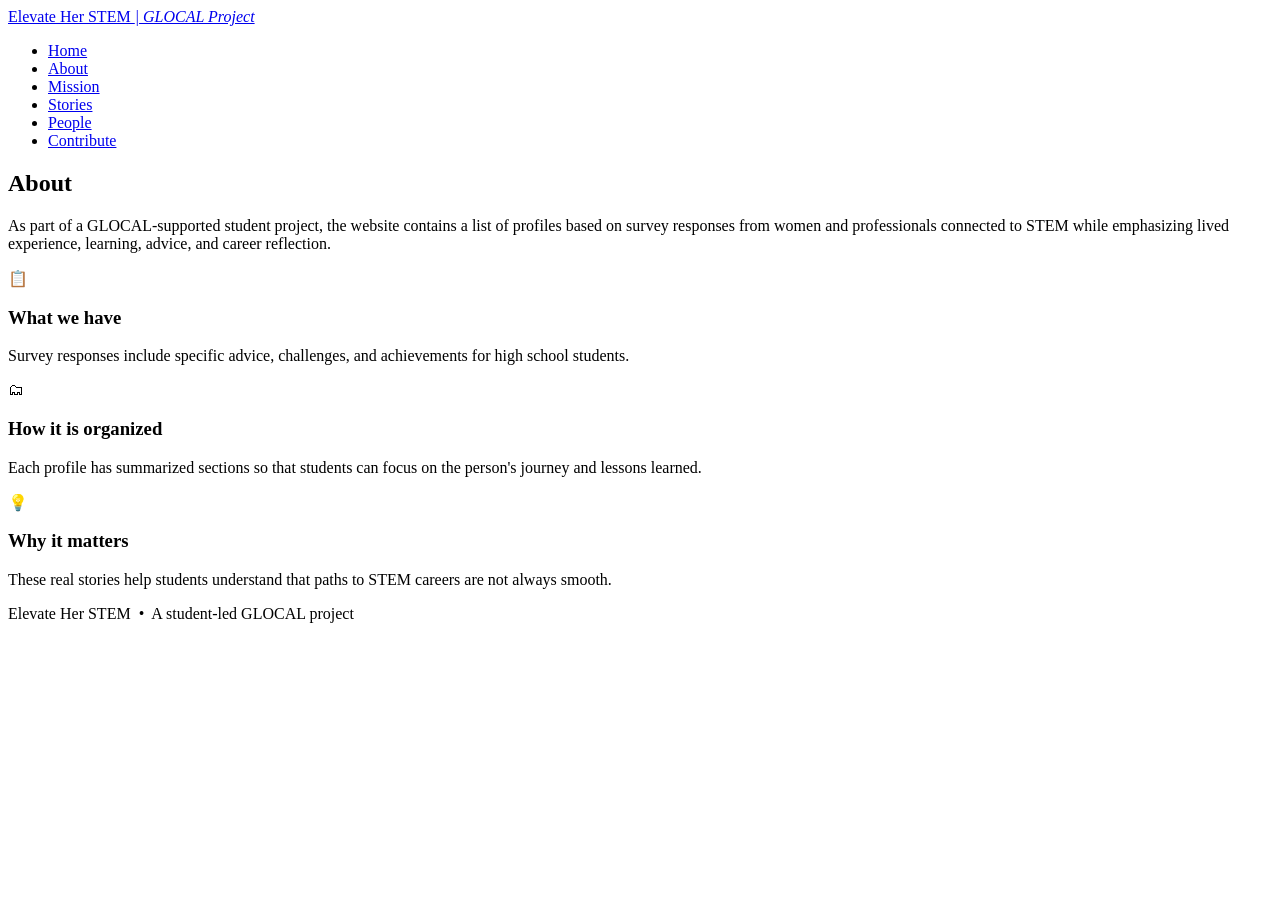
==== about.html @ 15fca0f8 "Add files via upload" ====
<!DOCTYPE html>
<html lang="en">
<head>
  <meta charset="UTF-8" />
  <meta name="viewport" content="width=device-width, initial-scale=1.0" />
  <title>About | Elevate Her STEM</title>
  <link rel="preconnect" href="https://fonts.googleapis.com">
  <link rel="preconnect" href="https://fonts.gstatic.com" crossorigin>
  <link href="https://fonts.googleapis.com/css2?family=DM+Serif+Display:ital@0;1&family=DM+Sans:ital,opsz,wght@0,9..40,300;0,9..40,400;0,9..40,500;1,9..40,300&display=swap" rel="stylesheet">
  <link rel="stylesheet" href="assets/css/style.css" />
</head>
<body data-page="about">

<header>
  <div class="nav-inner">
    <a class="logo" id="logoHome" href="index.html">Elevate Her STEM <em>| GLOCAL Project</em></a>
    <nav>
      <ul>
        <li><a href="index.html" class="nav-link">Home</a></li>
        <li><a href="about.html" class="nav-link active">About</a></li>
        <li><a href="mission.html" class="nav-link">Mission</a></li>
        <li><a href="stories.html" class="nav-link">Stories</a></li>
        <li><a href="people.html" class="nav-link">People</a></li>
        <li><a href="contribute.html" class="nav-link">Contribute</a></li>
      </ul>
    </nav>
  </div>
</header>

<main>
<!-- ABOUT -->
  <section id="about" class="page active-page">
    <div class="section-head">
      <h2>About</h2>
      <p>As part of a GLOCAL-supported student project, the website contains a list of profiles based on survey responses from women and professionals connected to STEM while emphasizing lived experience, learning, advice, and career reflection.</p>
    </div>
    <div class="card-grid">
      <div class="card">
        <div class="card-icon">📋</div>
        <h3>What we have</h3>
        <p>Survey responses include specific advice, challenges, and achievements for high school students.</p>
      </div>
      <div class="card">
        <div class="card-icon">🗂</div>
        <h3>How it is organized</h3>
        <p>Each profile has summarized sections so that students can focus on the person's journey and lessons learned.</p>
      </div>
      <div class="card">
        <div class="card-icon">💡</div>
        <h3>Why it matters</h3>
        <p>These real stories help students understand that paths to STEM careers are not always smooth.</p>
      </div>
    </div>
  </section>
</main>

<footer>
  <p>Elevate Her STEM &nbsp;•&nbsp; A student-led GLOCAL project</p>
</footer>

<script src="assets/js/main.js"></script>
</body>
</html>
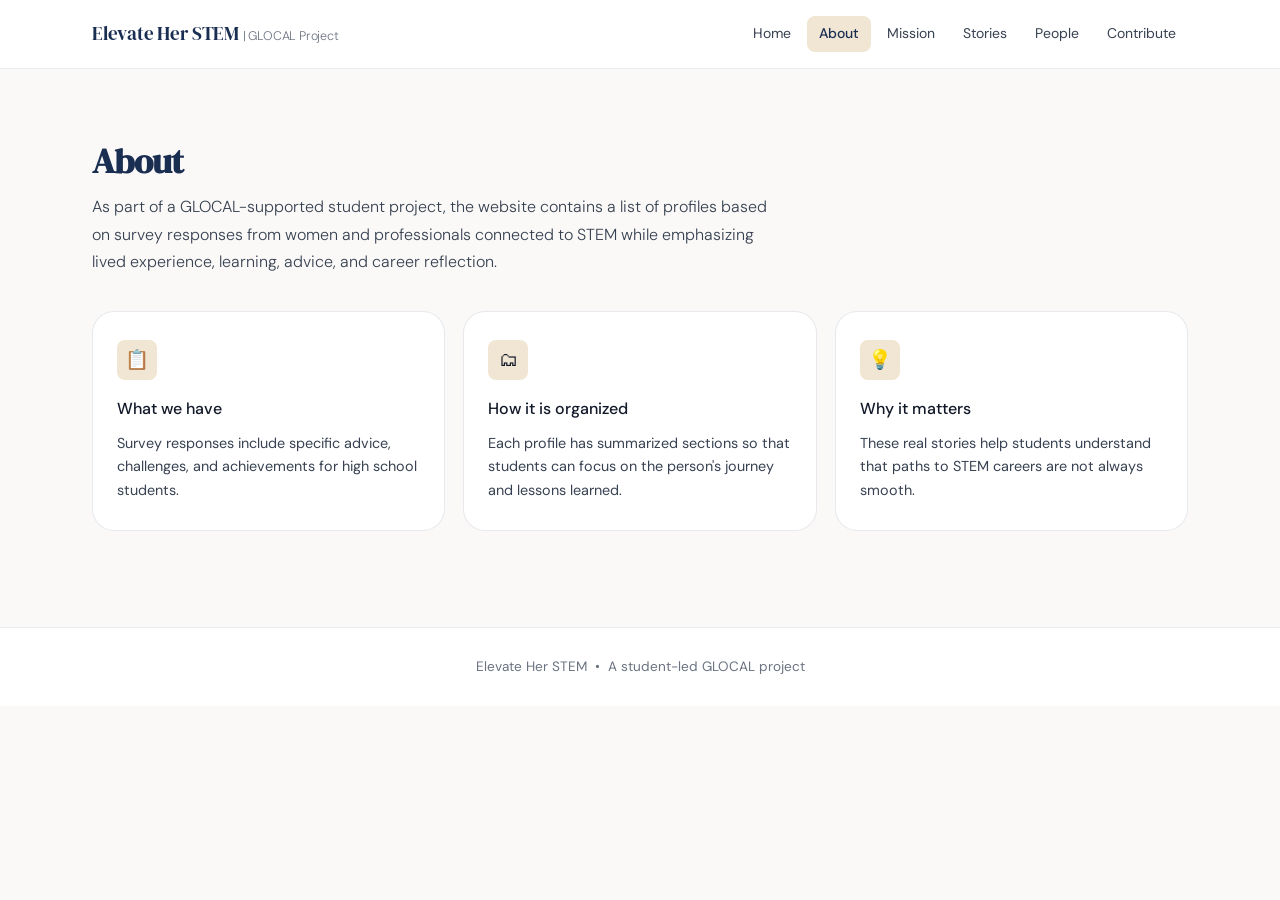
==== commit 9d382344: "Add files via upload" ====
--- a/about.html
+++ b/about.html
@@ -7,7 +7,324 @@
   <link rel="preconnect" href="https://fonts.googleapis.com">
   <link rel="preconnect" href="https://fonts.gstatic.com" crossorigin>
   <link href="https://fonts.googleapis.com/css2?family=DM+Serif+Display:ital@0;1&family=DM+Sans:ital,opsz,wght@0,9..40,300;0,9..40,400;0,9..40,500;1,9..40,300&display=swap" rel="stylesheet">
-  <link rel="stylesheet" href="assets/css/style.css" />
+  <style>
+*, *::before, *::after { margin: 0; padding: 0; box-sizing: border-box; }
+    :root {
+      --navy: #1a2e52;
+      --navy-mid: #264373;
+      --navy-light: #3b5fa0;
+      --accent: #c8a96e;
+      --accent-light: #f0e6d3;
+      --ink: #111827;
+      --ink-mid: #374151;
+      --ink-muted: #6b7280;
+      --surface: #ffffff;
+      --surface-alt: #f7f6f3;
+      --surface-warm: #faf9f7;
+      --border: rgba(26,46,82,0.1);
+      --border-mid: rgba(26,46,82,0.18);
+      --radius-sm: 8px;
+      --radius-md: 14px;
+      --radius-lg: 22px;
+      --radius-xl: 32px;
+    }
+    html { scroll-behavior: smooth; }
+    body { font-family: 'DM Sans', system-ui, sans-serif; background: var(--surface-warm); color: var(--ink); line-height: 1.65; overflow-x: hidden; }
+
+    /* ── HEADER ── */
+    header {
+      background: rgba(255,255,255,0.92);
+      border-bottom: 1px solid var(--border);
+      position: sticky; top: 0; z-index: 100;
+      backdrop-filter: blur(16px);
+    }
+    .nav-inner {
+      max-width: 1160px; margin: 0 auto; padding: 0 32px;
+      display: flex; align-items: center; justify-content: space-between;
+      height: 68px; gap: 24px;
+    }
+    .logo { text-decoration: none;
+      font-family: 'DM Serif Display', serif;
+      font-size: 1.2rem; color: var(--navy);
+      cursor: pointer; white-space: nowrap; flex-shrink: 0;
+      letter-spacing: -0.01em;
+    }
+    .logo em { font-style: normal; color: var(--ink-muted); font-family: 'DM Sans', sans-serif; font-size: 0.78rem; font-weight: 300; }
+    nav ul { list-style: none; display: flex; gap: 4px; flex-wrap: wrap; }
+    nav a {
+      text-decoration: none; color: var(--ink-mid); font-size: 0.875rem; font-weight: 400;
+      padding: 6px 12px; border-radius: var(--radius-sm);
+      transition: all 0.2s ease; display: inline-block;
+    }
+    nav a:hover { color: var(--navy); background: var(--accent-light); }
+    nav a.active { color: var(--navy); background: var(--accent-light); font-weight: 500; }
+
+    /* ── LAYOUT ── */
+    main { max-width: 1160px; margin: 0 auto; padding: 0 32px; }
+    .page { display: none; padding: 72px 0 96px; opacity: 0; }
+    .page.active-page { display: block; animation: fadeUp 0.55s cubic-bezier(0.22,1,0.36,1) forwards; }
+    @keyframes fadeUp { from { opacity:0; transform:translateY(20px); } to { opacity:1; transform:translateY(0); } }
+
+    /* ── HERO ── */
+    .hero {
+      background: var(--navy);
+      border-radius: var(--radius-xl);
+      padding: 80px 72px;
+      margin-bottom: 28px;
+      position: relative; overflow: hidden;
+      color: white;
+    }
+    .hero::before {
+      content: '';
+      position: absolute; inset: 0;
+      background: radial-gradient(ellipse 60% 80% at 90% 50%, rgba(200,169,110,0.15) 0%, transparent 70%);
+      pointer-events: none;
+    }
+    .hero::after {
+      content: '';
+      position: absolute; right: -40px; top: -40px;
+      width: 320px; height: 320px; border-radius: 50%;
+      border: 1px solid rgba(200,169,110,0.2);
+      pointer-events: none;
+    }
+    .hero-eyebrow {
+      display: inline-flex; align-items: center; gap: 8px;
+      font-size: 0.75rem; font-weight: 500; letter-spacing: 1.8px;
+      text-transform: uppercase; color: var(--accent);
+      margin-bottom: 24px;
+    }
+    .hero-eyebrow::before { content: ''; width: 24px; height: 1px; background: var(--accent); }
+    .hero h1 {
+      font-family: 'DM Serif Display', serif;
+      font-size: clamp(2rem, 4vw, 3.2rem);
+      line-height: 1.1; letter-spacing: -0.02em;
+      color: white; max-width: 780px; margin-bottom: 22px;
+    }
+    .hero p { font-size: 1.05rem; font-weight: 300; color: rgba(255,255,255,0.75); max-width: 680px; margin-bottom: 36px; line-height: 1.7; }
+    .hero-actions { display: flex; gap: 12px; flex-wrap: wrap; }
+
+    /* ── BUTTONS ── */
+    .btn {
+      display: inline-flex; align-items: center; gap: 8px;
+      padding: 11px 22px; border-radius: var(--radius-md);
+      font-family: 'DM Sans', sans-serif; font-size: 0.9rem; font-weight: 500;
+      text-decoration: none; border: none; cursor: pointer;
+      transition: all 0.22s ease; white-space: nowrap;
+    }
+    .btn-primary { background: var(--accent); color: var(--navy); }
+    .btn-primary:hover { background: #d9b97e; transform: translateY(-2px); }
+    .btn-ghost { background: rgba(255,255,255,0.1); color: white; border: 1px solid rgba(255,255,255,0.2); }
+    .btn-ghost:hover { background: rgba(255,255,255,0.18); transform: translateY(-2px); }
+    .btn-outline { background: var(--surface); color: var(--navy); border: 1px solid var(--border-mid); }
+    .btn-outline:hover { border-color: var(--navy-light); background: var(--accent-light); transform: translateY(-2px); }
+    .btn-navy { background: var(--navy); color: white; }
+    .btn-navy:hover { background: var(--navy-mid); transform: translateY(-2px); }
+
+    /* ── STATS ── */
+    .stats-row { display: grid; grid-template-columns: repeat(4,1fr); gap: 16px; margin-bottom: 28px; }
+    .stat-card {
+      background: var(--surface); border: 1px solid var(--border);
+      border-radius: var(--radius-lg); padding: 24px 20px;
+      transition: transform 0.2s ease, box-shadow 0.2s ease;
+    }
+    .stat-card:hover { transform: translateY(-3px); box-shadow: 0 12px 28px rgba(26,46,82,0.08); }
+    .stat-num { font-family: 'DM Serif Display', serif; font-size: 2.2rem; color: var(--navy); line-height: 1; margin-bottom: 8px; }
+    .stat-label { font-size: 0.85rem; color: var(--ink-muted); font-weight: 400; }
+
+    /* ── SPLIT PANELS ── */
+    .split-grid { display: grid; grid-template-columns: 1.1fr 0.9fr; gap: 20px; }
+    .panel {
+      background: var(--surface); border: 1px solid var(--border);
+      border-radius: var(--radius-lg); padding: 36px;
+    }
+    .panel h2 {
+      font-family: 'DM Serif Display', serif;
+      font-size: 1.5rem; color: var(--navy); margin-bottom: 14px; line-height: 1.2;
+    }
+    .panel p { font-size: 0.95rem; color: var(--ink-mid); margin-bottom: 20px; line-height: 1.7; }
+    .panel ul { padding-left: 0; list-style: none; display: flex; flex-direction: column; gap: 10px; }
+    .panel ul li {
+      font-size: 0.92rem; color: var(--ink-mid); padding-left: 20px; position: relative; line-height: 1.5;
+    }
+    .panel ul li::before { content: '→'; position: absolute; left: 0; color: var(--accent); font-size: 0.85rem; }
+
+    /* ── SECTION HEADINGS ── */
+    .section-head { margin-bottom: 36px; }
+    .section-head h2 {
+      font-family: 'DM Serif Display', serif;
+      font-size: clamp(1.6rem, 3vw, 2.2rem);
+      color: var(--navy); line-height: 1.15; letter-spacing: -0.02em; margin-bottom: 12px;
+    }
+    .section-head p { font-size: 1rem; color: var(--ink-mid); max-width: 680px; font-weight: 300; line-height: 1.7; }
+
+    /* ── CARDS ── */
+    .card-grid { display: grid; grid-template-columns: repeat(auto-fit, minmax(240px, 1fr)); gap: 18px; }
+    .card {
+      background: var(--surface); border: 1px solid var(--border);
+      border-radius: var(--radius-lg); padding: 28px 24px;
+      transition: all 0.22s ease;
+    }
+    .card:hover { transform: translateY(-4px); box-shadow: 0 14px 32px rgba(26,46,82,0.08); border-color: var(--border-mid); }
+    .card-icon { width: 40px; height: 40px; background: var(--accent-light); border-radius: var(--radius-sm); display: flex; align-items: center; justify-content: center; margin-bottom: 16px; font-size: 1.2rem; }
+    .card h3 { font-size: 1rem; font-weight: 500; color: var(--ink); margin-bottom: 10px; }
+    .card p { font-size: 0.9rem; color: var(--ink-mid); line-height: 1.6; }
+
+    /* ── QUOTE / SPOTLIGHT ── */
+    .quote-card {
+      background: var(--surface); border: 1px solid var(--border);
+      border-left: 3px solid var(--accent);
+      border-radius: 0 var(--radius-md) var(--radius-md) 0;
+      padding: 22px 24px; margin-bottom: 14px;
+      transition: all 0.2s ease;
+    }
+    .quote-card:hover { transform: translateX(4px); border-left-color: var(--navy); }
+    .quote-card p { font-family: 'DM Serif Display', serif; font-style: italic; font-size: 1.05rem; color: var(--ink); margin-bottom: 10px; line-height: 1.55; }
+    .quote-card cite { font-size: 0.82rem; color: var(--ink-muted); font-style: normal; }
+
+    /* ── PEOPLE ── */
+    .filter-row {
+      display: grid; grid-template-columns: 1.8fr 1fr 1fr; gap: 12px; margin-bottom: 28px;
+    }
+    .filter-row input, .filter-row select {
+      width: 100%; padding: 11px 14px;
+      border: 1px solid var(--border-mid); border-radius: var(--radius-md);
+      background: var(--surface); font-family: 'DM Sans', sans-serif;
+      font-size: 0.9rem; color: var(--ink-mid);
+      transition: all 0.2s ease; appearance: none;
+    }
+    .filter-row input:focus, .filter-row select:focus {
+      outline: none; border-color: var(--navy-light);
+      box-shadow: 0 0 0 3px rgba(26,46,82,0.08);
+    }
+    .people-grid { display: grid; grid-template-columns: repeat(auto-fill, minmax(280px, 1fr)); gap: 18px; }
+    .person-card {
+      display: block; text-decoration: none; color: inherit;
+      background: var(--surface); border: 1px solid var(--border);
+      border-radius: var(--radius-lg); padding: 26px 24px;
+      cursor: pointer; transition: all 0.25s ease; position: relative;
+    }
+    .person-card:hover { transform: translateY(-5px); box-shadow: 0 16px 36px rgba(26,46,82,0.1); border-color: var(--border-mid); }
+    .person-initials {
+      width: 48px; height: 48px; background: var(--navy); color: white;
+      border-radius: 50%; display: flex; align-items: center; justify-content: center;
+      font-weight: 500; font-size: 0.9rem; margin-bottom: 14px; flex-shrink: 0;
+    }
+    .person-name { font-size: 1.1rem; font-weight: 500; color: var(--ink); margin-bottom: 4px; }
+    .person-role { font-size: 0.85rem; color: var(--navy-light); font-weight: 500; margin-bottom: 4px; }
+    .person-field { font-size: 0.82rem; color: var(--ink-muted); margin-bottom: 14px; }
+    .person-summary { font-size: 0.9rem; color: var(--ink-mid); line-height: 1.55; margin-bottom: 16px; }
+    .tags { display: flex; gap: 6px; flex-wrap: wrap; }
+    .tag {
+      background: var(--accent-light); color: var(--navy);
+      font-size: 0.78rem; font-weight: 500; padding: 4px 10px;
+      border-radius: 999px;
+    }
+    .person-arrow {
+      display: block; margin-top: 14px;
+      font-size: 0.8rem; color: var(--ink-muted); transition: all 0.2s ease;
+    }
+    .person-card:hover .person-arrow { color: var(--navy); transform: translateX(3px); }
+    .empty-msg { display: none; color: var(--ink-muted); font-size: 0.95rem; margin-top: 12px; }
+
+    /* ── PROFILE DETAIL ── */
+    .back-link {
+      display: inline-flex; align-items: center; gap: 8px;
+      color: var(--navy); font-weight: 500; font-size: 0.9rem;
+      cursor: pointer; text-decoration: none; margin-bottom: 28px;
+      transition: all 0.2s ease;
+    }
+    .back-link:hover { transform: translateX(-3px); opacity: 0.7; }
+    .profile-layout { display: grid; grid-template-columns: 300px 1fr; gap: 20px; align-items: start; }
+    .profile-aside {
+      background: var(--navy); color: white;
+      border-radius: var(--radius-lg); padding: 32px 28px; position: sticky; top: 88px;
+    }
+    .profile-initials-lg {
+      width: 72px; height: 72px; background: rgba(200,169,110,0.25); color: var(--accent);
+      border-radius: 50%; display: flex; align-items: center; justify-content: center;
+      font-family: 'DM Serif Display', serif; font-size: 1.5rem; margin-bottom: 20px;
+    }
+    .profile-name { font-family: 'DM Serif Display', serif; font-size: 1.6rem; color: white; margin-bottom: 6px; line-height: 1.2; }
+    .profile-role { font-size: 0.85rem; color: rgba(255,255,255,0.65); margin-bottom: 4px; }
+    .profile-field { font-size: 0.8rem; color: rgba(200,169,110,0.85); margin-bottom: 20px; }
+    .profile-aside .tags .tag { background: rgba(200,169,110,0.2); color: var(--accent); }
+    .profile-takeaway-label { font-size: 0.7rem; letter-spacing: 1.5px; text-transform: uppercase; color: rgba(255,255,255,0.45); margin-top: 24px; margin-bottom: 8px; }
+    .profile-takeaway { font-size: 0.9rem; color: rgba(255,255,255,0.8); line-height: 1.6; font-style: italic; font-family: 'DM Serif Display', serif; }
+    .profile-main { display: flex; flex-direction: column; gap: 16px; }
+    .profile-section {
+      background: var(--surface); border: 1px solid var(--border);
+      border-radius: var(--radius-lg); padding: 26px 28px;
+    }
+    .profile-section-label {
+      font-size: 0.72rem; font-weight: 500; letter-spacing: 1.5px; text-transform: uppercase;
+      color: var(--accent); margin-bottom: 10px;
+    }
+    .profile-section p { font-size: 0.95rem; color: var(--ink-mid); line-height: 1.7; }
+    .profile-links { font-size: 0.85rem; color: var(--ink-muted); }
+    #detailLinks { display: none; }
+
+    /* ── SPOTLIGHT PAGE ── */
+    .spotlight-grid { display: flex; flex-direction: column; gap: 14px; }
+
+    /* ── SHARE PAGE ── */
+    .share-box {
+      background: var(--surface); border: 1px solid var(--border);
+      border-radius: var(--radius-xl); padding: 48px;
+    }
+    .share-box h3 { font-family: 'DM Serif Display', serif; font-size: 1.6rem; color: var(--navy); margin-bottom: 12px; }
+    .share-box p { font-size: 0.95rem; color: var(--ink-mid); margin-bottom: 24px; max-width: 600px; line-height: 1.7; }
+    .form-embed {
+      width: 100%; min-height: 720px; border: 1px solid var(--border);
+      border-radius: var(--radius-lg); background: white; margin-top: 28px;
+    }
+
+    /* ── GET INVOLVED ── */
+    .involved-box {
+      background: var(--navy); border-radius: var(--radius-xl);
+      padding: 64px 56px; color: white;
+    }
+    .involved-box h2 { font-family: 'DM Serif Display', serif; font-size: 2rem; color: white; margin-bottom: 16px; }
+    .involved-box p { font-size: 1rem; color: rgba(255,255,255,0.7); max-width: 600px; margin-bottom: 28px; line-height: 1.7; font-weight: 300; }
+    .soft-note { font-size: 0.85rem; color: rgba(255,255,255,0.45); margin-top: 16px; max-width: 560px; line-height: 1.6; }
+
+    /* ── FOOTER ── */
+    footer {
+      background: var(--surface); border-top: 1px solid var(--border);
+      padding: 28px 32px; text-align: center; color: var(--ink-muted);
+      font-size: 0.85rem;
+    }
+
+    /* ── RESPONSIVE ── */
+    @media (max-width: 960px) {
+      .split-grid, .profile-layout { grid-template-columns: 1fr; }
+      .profile-aside { position: static; }
+      .stats-row { grid-template-columns: repeat(2,1fr); }
+    }
+    @media (max-width: 680px) {
+      main { padding: 0 20px; }
+      .nav-inner { padding: 0 20px; }
+      .hero { padding: 48px 28px; }
+      .stats-row { grid-template-columns: 1fr 1fr; }
+      .filter-row { grid-template-columns: 1fr; }
+      .share-box, .involved-box { padding: 32px 24px; }
+    }
+
+/* ── SUBPAGE VERSION ── */
+.current-page-label {
+  display: inline-flex;
+  align-items: center;
+  gap: 8px;
+  font-size: 0.75rem;
+  font-weight: 500;
+  letter-spacing: 1.8px;
+  text-transform: uppercase;
+  color: var(--accent);
+  margin-bottom: 24px;
+}
+.current-page-label::before { content: ''; width: 24px; height: 1px; background: var(--accent); }
+#profileMissing { display: none; }
+
+  </style>
 </head>
 <body data-page="about">
 
@@ -57,7 +374,527 @@
 <footer>
   <p>Elevate Her STEM &nbsp;•&nbsp; A student-led GLOCAL project</p>
 </footer>
-
-<script src="assets/js/main.js"></script>
+<script>
+const profiles = [
+  {
+    "id": "lisa",
+    "name": "Lisa",
+    "role": "Chemistry Lab Technician",
+    "career": "lab science",
+    "field": "chemistry",
+    "summary": "A chemistry lab technician whose interest in STEM began with a junior school chemistry teacher and hands-on experiments.",
+    "tags": [
+      "Chemistry",
+      "Lab Work",
+      "Precision"
+    ],
+    "takeaway": "Long-term focus and internal conviction can help students stay steady even when one difficult course or setback feels discouraging.",
+    "about": "Lisa works as a chemistry lab technician. Her work connects experimental design, careful lab practice, and precision, especially in technical environments where accuracy matters.",
+    "spark": "Her interest began with a friendly junior school chemistry teacher who used experiments to make chemistry feel exciting and understandable. She also became interested in nanotechnology because it connected to her strengths.",
+    "challenge": "She described communication challenges in professional environments, including aggressive feedback that was not clearly connected to her actual output. She also pointed to the difficulty of balancing high-intensity STEM work with household responsibilities.",
+    "setback": "A serious laboratory accident nearly cost her vision and made returning to experimental research psychologically difficult. The experience taught her that perseverance is not only about finishing tasks, but also about keeping courage after a major setback.",
+    "skill": "She is proud of earning her Master’s degree with honors. The skill she values most is disciplined experimental design and a commitment to precision, even when the work is complicated.",
+    "advice": "Focus on long-term goals instead of immediate academic perfection. Do not let one difficult course make you give up on an entire field. Pay attention to the subjects whose logic clicks for you.",
+    "links": ""
+  },
+  {
+    "id": "ariadne",
+    "name": "Ariadne Dulchinos",
+    "role": "Co-founder and CTO working in AI and healthcare technology",
+    "career": "ai and technology",
+    "field": "computer science and neuroscience",
+    "summary": "An MIT graduate combining computer science, neuroscience, AI, and healthcare data to build tools for real-world decision making.",
+    "tags": [
+      "AI",
+      "Healthcare Data",
+      "Computer Science"
+    ],
+    "takeaway": "Start building before you feel fully ready. Real projects, even messy ones, are one of the fastest ways to learn and stand out.",
+    "about": "Ariadne Dulchinos is an MIT graduate and co-founder/CTO of Avenir AI. Her background includes computer science, neuroscience, AI research, and healthcare data analytics.",
+    "spark": "She first came to STEM through storytelling, art, and world-building. Coding let her create video games with original characters, while neuroscience helped her understand the brain and intelligence.",
+    "challenge": "She described being underestimated as a young woman in technical leadership. Instead of spending energy trying to convince closed-minded people, she focuses on clarity, speed, execution, and results.",
+    "setback": "A major lesson came from realizing that a technically strong idea does not automatically create value. She learned to start with a painful real-world problem, not just with the solution.",
+    "skill": "She is proud of building a product used by large enterprise customers. She sees communication as the central skill: turning feedback into product decisions and building trust within a team.",
+    "advice": "Build real projects early, even if they are messy. Follow what genuinely interests you, and remember that depth in a niche can become more valuable than surface-level breadth.",
+    "links": ""
+  },
+  {
+    "id": "stephanie",
+    "name": "Stephanie Paul",
+    "role": "STEM leadership and communication coach",
+    "career": "leadership coaching",
+    "field": "stem leadership",
+    "summary": "A leadership and communication professional supporting STEM leaders with influence, clarity, and confidence under pressure.",
+    "tags": [
+      "Leadership",
+      "Communication",
+      "Coaching"
+    ],
+    "takeaway": "Technical brilliance is powerful, but communication, influence, and self-advocacy often determine whether ideas actually land.",
+    "about": "Stephanie Paul works with scientists, engineers, and technical leaders who are moving from expert contributor roles into leadership and communication-heavy roles.",
+    "spark": "Her work shifted toward women in STEM after seeing many technically strong women struggle with owning their voice, leadership presence, and confidence in male-dominated spaces.",
+    "challenge": "She described STEM as still affected by male-driven structures, unequal pay, and limited access to mentoring and leadership development. Her response is to meet barriers directly and keep advocating for women’s success.",
+    "setback": "Her main lesson is to adapt like water while refusing to accept that something is impossible. She frames obstacles as situations that require a different path, not a final stop.",
+    "skill": "She is proud of her clients’ success and publishing a book. Her strongest skill is listening, connecting with people, and helping others use practical tools to achieve their goals.",
+    "advice": "Support yourself with community, mentors, coaches, and strong networks. STEM is creative, and students should invest in their own growth and development.",
+    "links": "<div class=\"profile-section-label\">Optional links</div><p>LinkedIn and newsletter links were shared in the response, but they are kept secondary here so the profile stays focused on advice.</p>"
+  },
+  {
+    "id": "mady",
+    "name": "Mady Thompson",
+    "role": "PhD researcher in Biomedical Engineering",
+    "career": "biomedical engineering",
+    "field": "biomedical engineering",
+    "summary": "A biomedical engineering PhD researcher working on tissue engineering models for peripheral nerve injuries.",
+    "tags": [
+      "Biomedical Engineering",
+      "Research",
+      "Tissue Engineering"
+    ],
+    "takeaway": "STEM paths are not always linear. Failing quickly, staying curious, and keeping outside support can make the journey more sustainable.",
+    "about": "Mady Thompson is defending her PhD in Biomedical Engineering and works part time at 3DBioFibR. Her research uses tissue engineering to create 3D cell culture models of peripheral nerve injuries.",
+    "spark": "Her interest started with human biology and understanding how things work. High school biology strengthened her interest in cells, disease, and treatment. Later, a master’s supervisor introduced her to the potential of stem cells.",
+    "challenge": "She described being given extra administrative tasks, like taking notes or organizing events, and feeling that she must be doubly prepared to be taken seriously. She also noticed different expectations around professional appearance.",
+    "setback": "Her PhD taught her how to fail quickly. Many exploratory experiments fail, so she learned when to move on and when to stay the course.",
+    "skill": "She is proud of leadership and community-building awards because helping others matters to her. Curiosity is the skill she values most, especially when approaching problems and people.",
+    "advice": "Do not panic about choosing one perfect path. STEM fields are increasingly interdisciplinary, and many roads can lead to meaningful work. Ask professors or professionals questions because most people are happy to share their experiences.",
+    "links": ""
+  },
+  {
+    "id": "prathibha",
+    "name": "Prathibha Goonawardhana",
+    "role": "Project Manager in Digital Energy and founder",
+    "career": "digital energy",
+    "field": "electronic engineering",
+    "summary": "An electronic engineering and project management professional working across digital energy, automation, fintech, and entrepreneurship.",
+    "tags": [
+      "Electronic Engineering",
+      "Digital Energy",
+      "Project Management"
+    ],
+    "takeaway": "Difficult days do not last forever. Curiosity, people skills, and persistence can carry you through slow or unfair parts of the journey.",
+    "about": "Prathibha Goonawardhana works as a Project Manager in Schneider Electric’s Digital Energy Applications Center, delivering energy monitoring and automation solutions. Her career spans IT, electronics, digital energy, fintech, and entrepreneurship.",
+    "spark": "Her interest began with watching her grandfather repair electronics around the house. She became fascinated by circuits, broken devices, and how patience and curiosity could solve practical problems.",
+    "challenge": "Earlier in her career, she saw pay gaps, male-favoured hiring, and even postings asking for male candidates only. As a newcomer woman, mother, and founder, she has also experienced barriers around access to investors and funding.",
+    "setback": "A final-round government-sector interview became a lesson in representation. Even after strong preparation, the all-male panel focused on perceived gaps instead of potential. She learned that rejection can reflect the limitations of the room, not the candidate.",
+    "skill": "She is most proud of her family and the stable life she built across countries and challenges. Her key skill is connecting with people, building trust, and navigating difficult conversations.",
+    "advice": "Stay curious and keep pushing yourself. STEM changes quickly, so growth comes from trying new things, learning continuously, and taking on challenges even when they feel uncomfortable.",
+    "links": "<div class=\"profile-section-label\">Context note</div><p>She also shared a startup she is building. It is included as background only, not as the main focus of the profile.</p>"
+  },
+  {
+    "id": "divya",
+    "name": "Divya Chawla",
+    "role": "STEM professional focused on people-centered connection",
+    "career": "health and people-centered stem",
+    "field": "biology and health",
+    "summary": "A STEM professional whose interest began through her mother, a biology teacher, and whose work values communication and empathy.",
+    "tags": [
+      "Biology",
+      "Empathy",
+      "Communication"
+    ],
+    "takeaway": "Dream big and do not be afraid. A closed door can still lead to many other possibilities.",
+    "about": "Divya Chawla shared a STEM journey shaped by biology, personal connection, and the ability to engage with people at a human level.",
+    "spark": "Her interest in STEM began with her mother, who was a biology teacher. Her current field interest grew from the ability to connect and engage with people personally.",
+    "challenge": "She did not describe direct bias, but she identified balancing time between family and work as a challenge.",
+    "setback": "She shared the lesson that if one door closes, many others can open. Moving across continents twice also became part of her growth.",
+    "skill": "She values good communication and empathy as skills that support success.",
+    "advice": "Dream big, do not be afraid, and follow your dreams.",
+    "links": ""
+  },
+  {
+    "id": "saleena",
+    "name": "Saleena Djearam",
+    "role": "Family Physician",
+    "career": "medicine",
+    "field": "family medicine",
+    "summary": "A family physician whose interest in STEM began in middle school and developed into a long-term interest in medicine.",
+    "tags": [
+      "Medicine",
+      "Family Practice",
+      "Dedication"
+    ],
+    "takeaway": "A career in medicine can be demanding, but steady dedication and continuous learning help sustain the journey.",
+    "about": "Saleena Djearam works as a family physician. Her work focuses on patient care and the ongoing growth required in medicine.",
+    "spark": "Her interest began in middle school, and she had always been drawn to the medical field.",
+    "challenge": "She did not describe major bias or a specific challenge, but she noted that the field requires dedication and does not allow for long breaks from learning.",
+    "setback": "She did not identify a major setback in the response.",
+    "skill": "She is proud of patient satisfaction and values keeping up to date with medical knowledge, along with dedication.",
+    "advice": "When you have a goal, keep working toward it. Medicine is an interesting field with immense growth.",
+    "links": ""
+  },
+  {
+    "id": "priyanka",
+    "name": "Priyanka Gupta",
+    "role": "Senior Technical Architect with the Province of British Columbia",
+    "career": "systems architecture",
+    "field": "technology and network systems",
+    "summary": "A senior technical architect designing robust systems and network applications that support reliable connectivity services.",
+    "tags": [
+      "Architecture",
+      "Networks",
+      "Problem Solving"
+    ],
+    "takeaway": "Do not mistake a loud voice for a correct one. Trust your own logic and speak up before silence becomes the bigger risk.",
+    "about": "Priyanka Gupta helps design robust systems and network applications to provide uninterrupted network connectivity services to British Columbians.",
+    "spark": "Her STEM interest began with childhood curiosity about evaporation. Her deeper interest in technology came from using recursion, stacks, queues, linked lists, and relational databases to solve problems.",
+    "challenge": "She described being underestimated in technical environments and feeling isolated as the only woman in deeply technical architecture discussions. She learned to stay grounded in competence and claim space at the table.",
+    "setback": "During a critical application migration, she noticed a possible software bug but hesitated to voice it. The application failed shortly after going live, teaching her that holding back can harm the team and the system.",
+    "skill": "She is proud of stepping into her manager’s position and translating complex technical ideas for both junior programmers and executive leaders. Her key skill is working with people without ego and focusing on the system.",
+    "advice": "Trust your own logic. Do not wait until you feel completely perfect to speak up. Your voice belongs at the table, and you should not give up.",
+    "links": ""
+  },
+  {
+    "id": "tania",
+    "name": "Tania Chaudhry",
+    "role": "Medicine and Health professional",
+    "career": "medicine and health",
+    "field": "clinical medicine",
+    "summary": "A medicine and health professional whose interest came from fascination with science and a desire to serve the community.",
+    "tags": [
+      "Medicine",
+      "Health",
+      "Communication"
+    ],
+    "takeaway": "Leadership challenges become easier to handle when you understand both your strengths and weaknesses.",
+    "about": "Tania Chaudhry works in medicine and health, with experience connected to general practice and clinical teaching.",
+    "spark": "Science was always fascinating to her. She was drawn to the field because it allowed her to be useful to the community while also building career stability.",
+    "challenge": "She did not describe direct bias. She noted that leadership roles can be challenging, especially when learning how to understand strengths and weaknesses.",
+    "setback": "Leadership challenges taught her the importance of knowing herself and growing from responsibility.",
+    "skill": "She is proud of being a GP and a clinical tutor. Communication is the skill she identifies as important to her success.",
+    "advice": "There is nothing that cannot be achieved. Work hard, try your best, and the rest will become easier.",
+    "links": ""
+  },
+  {
+    "id": "michelle",
+    "name": "Michelle Pinheiro",
+    "role": "Physician and Coroner",
+    "career": "medicine and public health",
+    "field": "medicine and women’s health",
+    "summary": "A physician and coroner motivated by science, compassion, and improving access and equity in women’s health.",
+    "tags": [
+      "Medicine",
+      "Equity",
+      "Persistence"
+    ],
+    "takeaway": "Setbacks are part of the experience. Keep learning, advocate for yourself, and do not take every barrier personally.",
+    "about": "Michelle Pinheiro is a physician and coroner. Her STEM path combines biology, chemistry, technology, diagnosis, treatment, and compassion.",
+    "spark": "Her interest in STEM comes from using science to understand and improve human health. Her current focus is improving access and reducing inequality in women’s health.",
+    "challenge": "She described being compared to her physician husband and unfairly judged through gender stereotypes. She also faced the challenge of balancing motherhood with career expectations in a field with limited support for family planning.",
+    "setback": "During residency, pregnancy limited opportunities that others received. The experience taught her to advocate for herself and persevere; she later became the only resident in her year accepted into a surgical fellowship.",
+    "skill": "She is proud of being part of an advocacy group in Brazil that changed women’s rights during medical residency. Persistence is the skill she values most.",
+    "advice": "Remember that you are constantly learning. Setbacks are part of the experience, so keep moving forward.",
+    "links": ""
+  },
+  {
+    "id": "adedolapo",
+    "name": "Dr. Adedolapo Ibikunle",
+    "role": "Family Physician",
+    "career": "medicine",
+    "field": "family medicine",
+    "summary": "A family physician whose curiosity about why people get sick grew into a career in clinical care.",
+    "tags": [
+      "Medicine",
+      "Resilience",
+      "Clinical Judgment"
+    ],
+    "takeaway": "Resilience can appear during the hardest moments, and it can become a reason to keep going.",
+    "about": "Dr. Adedolapo Ibikunle works as a family physician, using clinical judgment to care for patients and understand illness.",
+    "spark": "Her interest began with curiosity about why people fall sick and how the body works.",
+    "challenge": "She described being underestimated at times and handled it by staying consistent, professional, and allowing her work to change people’s perceptions.",
+    "setback": "She had to write a medical exam during her fourth year of medical school within two months of losing a loved one. The experience revealed her resilience and strengthened her desire to succeed.",
+    "skill": "She is proud of being a mother to her three children. Good clinical judgment is the skill she sees as central to her success.",
+    "advice": "Study smarter, not harder. Stay happy every day, ask questions, and stay curious.",
+    "links": ""
+  },
+  {
+    "id": "sumati",
+    "name": "Sumati Chawla",
+    "role": "Leading Teacher supporting STEM sessions",
+    "career": "stem education",
+    "field": "education and stem outreach",
+    "summary": "An educator supporting teachers and students through inquiry-based, hands-on STEM learning.",
+    "tags": [
+      "Education",
+      "STEM Outreach",
+      "Curiosity"
+    ],
+    "takeaway": "Strong plans matter, but successful change also depends on bringing people with you.",
+    "about": "Sumati Chawla is a leading teacher at a special school and supports teachers in running STEM sessions.",
+    "spark": "She was drawn to the hands-on nature of STEM and how it connects learning to real-life situations. Her interest in education came from wanting to help children and young people learn, grow, and reach their potential.",
+    "challenge": "She did not describe direct bias, but she identified the challenge of encouraging participation and confidence, especially among girls who may not initially see themselves in STEM.",
+    "setback": "Early in leadership, she focused heavily on plans and timelines without building enough staff understanding and ownership. The result was slower, inconsistent implementation, teaching her that change management is about bringing people with you.",
+    "skill": "She is proud of building staff capacity. Relationships are the skill she sees as central to success.",
+    "advice": "Do not be afraid to ask questions. Stay curious, take risks, and do not be afraid of making mistakes because STEM is built on problem-solving and trial and error.",
+    "links": ""
+  },
+  {
+    "id": "esha",
+    "name": "Dr. Esha Kaushik-Chakraborti",
+    "role": "Registered Psychologist and educator",
+    "career": "psychology and mental health",
+    "field": "clinical psychology",
+    "summary": "A registered psychologist working across youth mental health, graduate education, private practice, and financial trauma support.",
+    "tags": [
+      "Psychology",
+      "Mental Health",
+      "Adaptability"
+    ],
+    "takeaway": "Collect varied experiences, stay adaptable, and learn to pace yourself instead of burning out.",
+    "about": "Dr. Esha Kaushik-Chakraborti is a registered psychologist licensed across BC, Ontario, and Alberta. She works in youth mental health, teaches future therapists, runs a part-time private practice, and is building a community initiative around financial shame.",
+    "spark": "She originally began university in pre-med and dreamed of becoming a gynecologist with Doctors Without Borders. Crisis line volunteering made the pull toward psychology and supporting people in vulnerable moments feel more alive than her original path.",
+    "challenge": "She described being underestimated as a young woman in crisis-response spaces and later being challenged on her knowledge and authority while teaching. She handles this by staying grounded in expertise while maintaining warmth and self-awareness.",
+    "setback": "Her residency match process was disrupted by unexpected political and bureaucratic delays, risking a lost year of progress. The experience taught adaptability, resilience, and how to keep purpose steady when systems stall.",
+    "skill": "She is proud of being invited back to her alma mater to speak about Money Mind Relief. Perseverance, adaptability, community practice, and authentic networking support her success.",
+    "advice": "Say yes to varied experiences, even ones that seem unrelated. In higher education, give consistent effort and learn to pace yourself instead of relying on last-minute cramming.",
+    "links": "<div class=\"profile-section-label\">Context note</div><p>She shared Money Mind Relief as a community initiative connected to clinical psychology and financial trauma. It is included as background only.</p>"
+  },
+  {
+    "id": "mitali",
+    "name": "Mitali Sharma",
+    "role": "Kinesiology graduate",
+    "career": "kinesiology and health science",
+    "field": "kinesiology",
+    "summary": "A University of Waterloo kinesiology graduate who values human anatomy, physiology, community involvement, and trying new opportunities.",
+    "tags": [
+      "Kinesiology",
+      "Health Science",
+      "Networking"
+    ],
+    "takeaway": "Trying new things can reveal unexpected fields you love. Connections and involvement matter more than staying comfortable.",
+    "about": "Mitali Sharma is a recent University of Waterloo graduate with an Honours Bachelor of Science in Kinesiology.",
+    "spark": "Her interest in STEM grew through middle and high school. While applying to university, she discovered kinesiology and realized her strongest interests were in human anatomy and physiology.",
+    "challenge": "As a student, she experienced bias and underestimation from peers. She found that staying confident and demonstrating skill through work was the best way to gain respect.",
+    "setback": "In high school, she organized a ticketed online dance-class fundraiser. No one attended the class, but she still exceeded her fundraising goal, teaching her that an event can feel disappointing and still succeed in its real purpose.",
+    "skill": "She is proud of graduating while balancing a full course load, volunteering, research, hospital work, dance, and photography. Being proactive helps her find opportunities and build connections.",
+    "advice": "Network more, get involved, and do not be afraid to try new things. There is something to learn from every opportunity if you are willing to try.",
+    "links": ""
+  },
+  {
+    "id": "nina",
+    "name": "Nina Padme Eufracio Rojas",
+    "role": "Scientist in training and STEM outreach founder",
+    "career": "research and stem outreach",
+    "field": "molecular biology, ai, and space science",
+    "summary": "A young scientist working across molecular biology, epigenetics, AI, space science, and science access in Latin America.",
+    "tags": [
+      "Molecular Biology",
+      "AI",
+      "Space Science"
+    ],
+    "takeaway": "Science should not depend on privilege. Start with questions, build from the basics, and do not wait for perfect access to begin.",
+    "about": "Nina Padme Eufracio Rojas is a scientist in training and founder of ALEBRIJES International STEM. Her work connects frontier science with science education, outreach, olympiads, and access for young people in Mexico and Latin America.",
+    "spark": "She began competing in physics and mathematics Olympiads when she was young. Biology and chemistry were harder at first, but her dream of advancing medicine pushed her to see them as languages for understanding life, disease, cells, and healing.",
+    "challenge": "She described being underestimated because of age, gender, and coming from contexts where high-impact scientific projects are not always expected. Her response has been to work with discipline, document results, prepare deeply, and build a path that speaks for itself.",
+    "setback": "She learned that research and life rarely follow the exact plan. Incomplete results, rejected applications, mistakes, and closed doors taught her to correct methodology, ask for help, study again, and see setbacks as redirection rather than the end.",
+    "skill": "She is proud of founding ALEBRIJES International STEM and helping thousands of young people discover science. Learning quickly and connecting disciplines are the skills that support her work across biology, chemistry, AI, advanced materials, and space science.",
+    "advice": "Do not wait for a great university or perfect lab to begin. Start with a question, read, look for programs, contact researchers, do small projects, document ideas, and do not be ashamed to learn from the basics.",
+    "links": ""
+  },
+  {
+    "id": "sagaidak",
+    "name": "Dr. Sagaidak",
+    "role": "Family Doctor",
+    "career": "medicine",
+    "field": "family medicine",
+    "summary": "A family doctor working primarily in Edmonton and sometimes in the Northwest Territories, with a path shaped by life sciences and patient care.",
+    "tags": [
+      "Medicine",
+      "Family Practice",
+      "Balance"
+    ],
+    "takeaway": "Perseverance matters, but long-term health also requires balance, loved ones, and hobbies outside school.",
+    "about": "Dr. Sagaidak is a family doctor who works primarily in Edmonton, Alberta and sometimes in the Northwest Territories.",
+    "spark": "She enjoyed science courses in high school and studied Life Sciences at the University of Toronto. During university, she found the human body interesting and enjoyed helping others, which made medicine feel like a strong fit.",
+    "challenge": "During residency, she sometimes found that patients took male co-residents’ recommendations more seriously or did not immediately recognize her as one of their physicians. She corrected mistakes and found assertiveness helpful.",
+    "setback": "Focusing too much on school sometimes led to burnout. She learned that balance, loved ones, and hobbies are important for long-term health.",
+    "skill": "She is proud of being accepted to medical school. Perseverance is the skill she sees as important because the road can be long.",
+    "advice": "Believe in yourself and do not compare yourself to others. If you truly enjoy the field, do not let people discourage you by saying it is too hard.",
+    "links": ""
+  }
+];
+
+function escapeHtml(value) {
+  return String(value ?? '')
+    .replace(/&/g, '&amp;')
+    .replace(/</g, '&lt;')
+    .replace(/>/g, '&gt;')
+    .replace(/"/g, '&quot;')
+    .replace(/'/g, '&#039;');
+}
+
+function initials(name) {
+  return String(name || '')
+    .replace(/^(dr\.?|doctor|prof\.?|professor|ms\.?|mrs\.?|miss)\s+/i, '')
+    .split(' ')
+    .filter(Boolean)
+    .map(w => w[0])
+    .join('')
+    .slice(0, 2)
+    .toUpperCase() || '?';
+}
+
+function makeTag(t) {
+  return `<span class="tag">${escapeHtml(t)}</span>`;
+}
+
+function normalizeForAlphabet(value) {
+  return String(value || '')
+    .toLowerCase()
+    .normalize('NFD')
+    .replace(/[̀-ͯ]/g, '')
+    .replace(/[^a-z0-9\s-]/g, '')
+    .trim();
+}
+
+function nameSortKey(profile) {
+  // Sort by English last name first. For future multilingual names,
+  // add a sortName field such as "Zhang Olivia" or "Rojas Nina Padme Eufracio".
+  if (profile.sortName) return normalizeForAlphabet(profile.sortName);
+
+  let cleaned = String(profile.name || '')
+    .replace(/^(dr\.?|doctor|prof\.?|professor|ms\.?|mrs\.?|miss)\s+/i, '')
+    .trim();
+  const parts = cleaned.split(/\s+/).filter(Boolean);
+  if (parts.length <= 1) return normalizeForAlphabet(cleaned);
+
+  const last = parts[parts.length - 1];
+  const firstMiddle = parts.slice(0, -1).join(' ');
+  return normalizeForAlphabet(`${last} ${firstMiddle}`);
+}
+
+const alphabeticalProfiles = [...profiles].sort((a, b) =>
+  nameSortKey(a).localeCompare(nameSortKey(b), 'en', { sensitivity: 'base' })
+);
+
+function labelFor(value) {
+  return String(value || '')
+    .split(' ')
+    .map(word => word.length ? word[0].toUpperCase() + word.slice(1) : word)
+    .join(' ');
+}
+
+function populateFilters() {
+  const careerFilter = document.getElementById('careerFilter');
+  const fieldFilter = document.getElementById('fieldFilter');
+  if (!careerFilter || !fieldFilter) return;
+
+  const careers = [...new Set(alphabeticalProfiles.map(p => p.career))].sort();
+  const fields = [...new Set(alphabeticalProfiles.map(p => p.field))].sort();
+
+  careerFilter.innerHTML = '<option value="all">All careers</option>' +
+    careers.map(c => `<option value="${escapeHtml(c)}">${escapeHtml(labelFor(c))}</option>`).join('');
+
+  fieldFilter.innerHTML = '<option value="all">All fields of study</option>' +
+    fields.map(f => `<option value="${escapeHtml(f)}">${escapeHtml(labelFor(f))}</option>`).join('');
+}
+
+function renderPeople() {
+  const grid = document.getElementById('peopleGrid');
+  if (!grid) return;
+
+  grid.innerHTML = alphabeticalProfiles.map(p => `
+    <a class="person-card" href="profile.html?id=${encodeURIComponent(p.id)}" data-profile="${escapeHtml(p.id)}" data-name="${escapeHtml(p.name.toLowerCase())}" data-career="${escapeHtml(p.career)}" data-field="${escapeHtml(p.field)}" data-keywords="${escapeHtml((p.tags.join(' ') + ' ' + p.summary + ' ' + p.role).toLowerCase())}">
+      <div class="person-initials">${escapeHtml(initials(p.name))}</div>
+      <div class="person-name">${escapeHtml(p.name)}</div>
+      <div class="person-role">${escapeHtml(p.role)}</div>
+      <div class="person-field">Field: ${escapeHtml(p.field)}</div>
+      <div class="person-summary">${escapeHtml(p.summary)}</div>
+      <div class="tags">${p.tags.map(makeTag).join('')}</div>
+      <div class="person-arrow">View profile →</div>
+    </a>
+  `).join('');
+}
+
+function renderSpotlights() {
+  const list = document.getElementById('spotlightList');
+  if (!list) return;
+
+  list.innerHTML = alphabeticalProfiles.map(p => `
+    <div class="quote-card">
+      <p>"${escapeHtml(p.advice)}"</p>
+      <cite>${escapeHtml(p.name)} &nbsp;·&nbsp; ${escapeHtml(p.role)}</cite>
+    </div>
+  `).join('');
+}
+
+function renderProfileFromQuery() {
+  const profilePage = document.getElementById('detailName');
+  if (!profilePage) return;
+
+  const params = new URLSearchParams(window.location.search);
+  const id = params.get('id');
+  const p = profiles.find(x => x.id === id);
+  const missing = document.getElementById('profileMissing');
+  const layout = document.getElementById('profileLayout');
+
+  if (!p) {
+    if (missing) missing.style.display = 'block';
+    if (layout) layout.style.display = 'none';
+    return;
+  }
+
+  document.title = `${p.name} | Elevate Her STEM`;
+  document.getElementById('detailInitials').textContent = initials(p.name);
+  document.getElementById('detailName').textContent = p.name;
+  document.getElementById('detailRole').textContent = p.role;
+  document.getElementById('detailField').textContent = p.field;
+  document.getElementById('detailTakeaway').textContent = p.takeaway;
+  document.getElementById('detailAbout').textContent = p.about;
+  document.getElementById('detailSpark').textContent = p.spark;
+  document.getElementById('detailChallenge').textContent = p.challenge;
+  document.getElementById('detailSetback').textContent = p.setback;
+  document.getElementById('detailSkill').textContent = p.skill;
+  document.getElementById('detailAdvice').textContent = p.advice;
+  document.getElementById('detailTags').innerHTML = p.tags.map(makeTag).join('');
+
+  const linksEl = document.getElementById('detailLinks');
+  if (linksEl && p.links && p.links.trim() !== '') {
+    linksEl.innerHTML = p.links;
+    linksEl.style.display = 'block';
+  } else if (linksEl) {
+    linksEl.innerHTML = '';
+    linksEl.style.display = 'none';
+  }
+}
+
+function filterPeople() {
+  const searchInput = document.getElementById('searchInput');
+  const careerFilter = document.getElementById('careerFilter');
+  const fieldFilter = document.getElementById('fieldFilter');
+  if (!searchInput || !careerFilter || !fieldFilter) return;
+
+  const s = searchInput.value.toLowerCase().trim();
+  const c = careerFilter.value.toLowerCase();
+  const f = fieldFilter.value.toLowerCase();
+  let count = 0;
+
+  document.querySelectorAll('.person-card').forEach(card => {
+    const ok = (card.dataset.name.includes(s) || card.dataset.keywords.includes(s)) &&
+               (c === 'all' || card.dataset.career === c) &&
+               (f === 'all' || card.dataset.field === f);
+    card.style.display = ok ? 'block' : 'none';
+    if (ok) count++;
+  });
+
+  const empty = document.getElementById('emptyMessage');
+  if (empty) empty.style.display = count === 0 ? 'block' : 'none';
+}
+
+document.addEventListener('DOMContentLoaded', () => {
+  populateFilters();
+  renderPeople();
+  renderSpotlights();
+  renderProfileFromQuery();
+
+  const searchInput = document.getElementById('searchInput');
+  const careerFilter = document.getElementById('careerFilter');
+  const fieldFilter = document.getElementById('fieldFilter');
+  if (searchInput) searchInput.addEventListener('input', filterPeople);
+  if (careerFilter) careerFilter.addEventListener('change', filterPeople);
+  if (fieldFilter) fieldFilter.addEventListener('change', filterPeople);
+});
+
+</script>
 </body>
 </html>
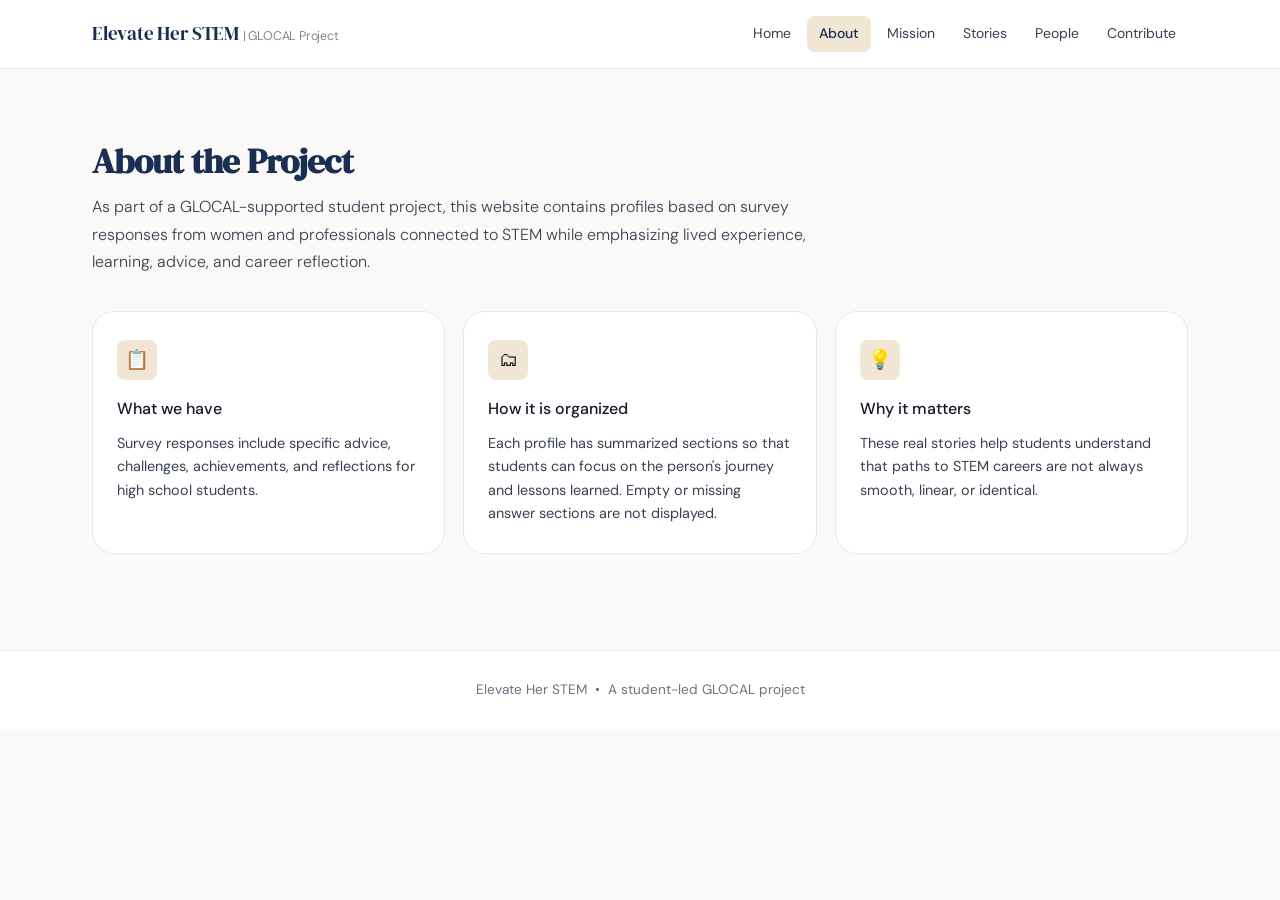
==== commit 7e7fbae5: "Add files via upload" ====
--- a/about.html
+++ b/about.html
@@ -7,894 +7,38 @@
   <link rel="preconnect" href="https://fonts.googleapis.com">
   <link rel="preconnect" href="https://fonts.gstatic.com" crossorigin>
   <link href="https://fonts.googleapis.com/css2?family=DM+Serif+Display:ital@0;1&family=DM+Sans:ital,opsz,wght@0,9..40,300;0,9..40,400;0,9..40,500;1,9..40,300&display=swap" rel="stylesheet">
-  <style>
-*, *::before, *::after { margin: 0; padding: 0; box-sizing: border-box; }
-    :root {
-      --navy: #1a2e52;
-      --navy-mid: #264373;
-      --navy-light: #3b5fa0;
-      --accent: #c8a96e;
-      --accent-light: #f0e6d3;
-      --ink: #111827;
-      --ink-mid: #374151;
-      --ink-muted: #6b7280;
-      --surface: #ffffff;
-      --surface-alt: #f7f6f3;
-      --surface-warm: #faf9f7;
-      --border: rgba(26,46,82,0.1);
-      --border-mid: rgba(26,46,82,0.18);
-      --radius-sm: 8px;
-      --radius-md: 14px;
-      --radius-lg: 22px;
-      --radius-xl: 32px;
-    }
-    html { scroll-behavior: smooth; }
-    body { font-family: 'DM Sans', system-ui, sans-serif; background: var(--surface-warm); color: var(--ink); line-height: 1.65; overflow-x: hidden; }
-
-    /* ── HEADER ── */
-    header {
-      background: rgba(255,255,255,0.92);
-      border-bottom: 1px solid var(--border);
-      position: sticky; top: 0; z-index: 100;
-      backdrop-filter: blur(16px);
-    }
-    .nav-inner {
-      max-width: 1160px; margin: 0 auto; padding: 0 32px;
-      display: flex; align-items: center; justify-content: space-between;
-      height: 68px; gap: 24px;
-    }
-    .logo { text-decoration: none;
-      font-family: 'DM Serif Display', serif;
-      font-size: 1.2rem; color: var(--navy);
-      cursor: pointer; white-space: nowrap; flex-shrink: 0;
-      letter-spacing: -0.01em;
-    }
-    .logo em { font-style: normal; color: var(--ink-muted); font-family: 'DM Sans', sans-serif; font-size: 0.78rem; font-weight: 300; }
-    nav ul { list-style: none; display: flex; gap: 4px; flex-wrap: wrap; }
-    nav a {
-      text-decoration: none; color: var(--ink-mid); font-size: 0.875rem; font-weight: 400;
-      padding: 6px 12px; border-radius: var(--radius-sm);
-      transition: all 0.2s ease; display: inline-block;
-    }
-    nav a:hover { color: var(--navy); background: var(--accent-light); }
-    nav a.active { color: var(--navy); background: var(--accent-light); font-weight: 500; }
-
-    /* ── LAYOUT ── */
-    main { max-width: 1160px; margin: 0 auto; padding: 0 32px; }
-    .page { display: none; padding: 72px 0 96px; opacity: 0; }
-    .page.active-page { display: block; animation: fadeUp 0.55s cubic-bezier(0.22,1,0.36,1) forwards; }
-    @keyframes fadeUp { from { opacity:0; transform:translateY(20px); } to { opacity:1; transform:translateY(0); } }
-
-    /* ── HERO ── */
-    .hero {
-      background: var(--navy);
-      border-radius: var(--radius-xl);
-      padding: 80px 72px;
-      margin-bottom: 28px;
-      position: relative; overflow: hidden;
-      color: white;
-    }
-    .hero::before {
-      content: '';
-      position: absolute; inset: 0;
-      background: radial-gradient(ellipse 60% 80% at 90% 50%, rgba(200,169,110,0.15) 0%, transparent 70%);
-      pointer-events: none;
-    }
-    .hero::after {
-      content: '';
-      position: absolute; right: -40px; top: -40px;
-      width: 320px; height: 320px; border-radius: 50%;
-      border: 1px solid rgba(200,169,110,0.2);
-      pointer-events: none;
-    }
-    .hero-eyebrow {
-      display: inline-flex; align-items: center; gap: 8px;
-      font-size: 0.75rem; font-weight: 500; letter-spacing: 1.8px;
-      text-transform: uppercase; color: var(--accent);
-      margin-bottom: 24px;
-    }
-    .hero-eyebrow::before { content: ''; width: 24px; height: 1px; background: var(--accent); }
-    .hero h1 {
-      font-family: 'DM Serif Display', serif;
-      font-size: clamp(2rem, 4vw, 3.2rem);
-      line-height: 1.1; letter-spacing: -0.02em;
-      color: white; max-width: 780px; margin-bottom: 22px;
-    }
-    .hero p { font-size: 1.05rem; font-weight: 300; color: rgba(255,255,255,0.75); max-width: 680px; margin-bottom: 36px; line-height: 1.7; }
-    .hero-actions { display: flex; gap: 12px; flex-wrap: wrap; }
-
-    /* ── BUTTONS ── */
-    .btn {
-      display: inline-flex; align-items: center; gap: 8px;
-      padding: 11px 22px; border-radius: var(--radius-md);
-      font-family: 'DM Sans', sans-serif; font-size: 0.9rem; font-weight: 500;
-      text-decoration: none; border: none; cursor: pointer;
-      transition: all 0.22s ease; white-space: nowrap;
-    }
-    .btn-primary { background: var(--accent); color: var(--navy); }
-    .btn-primary:hover { background: #d9b97e; transform: translateY(-2px); }
-    .btn-ghost { background: rgba(255,255,255,0.1); color: white; border: 1px solid rgba(255,255,255,0.2); }
-    .btn-ghost:hover { background: rgba(255,255,255,0.18); transform: translateY(-2px); }
-    .btn-outline { background: var(--surface); color: var(--navy); border: 1px solid var(--border-mid); }
-    .btn-outline:hover { border-color: var(--navy-light); background: var(--accent-light); transform: translateY(-2px); }
-    .btn-navy { background: var(--navy); color: white; }
-    .btn-navy:hover { background: var(--navy-mid); transform: translateY(-2px); }
-
-    /* ── STATS ── */
-    .stats-row { display: grid; grid-template-columns: repeat(4,1fr); gap: 16px; margin-bottom: 28px; }
-    .stat-card {
-      background: var(--surface); border: 1px solid var(--border);
-      border-radius: var(--radius-lg); padding: 24px 20px;
-      transition: transform 0.2s ease, box-shadow 0.2s ease;
-    }
-    .stat-card:hover { transform: translateY(-3px); box-shadow: 0 12px 28px rgba(26,46,82,0.08); }
-    .stat-num { font-family: 'DM Serif Display', serif; font-size: 2.2rem; color: var(--navy); line-height: 1; margin-bottom: 8px; }
-    .stat-label { font-size: 0.85rem; color: var(--ink-muted); font-weight: 400; }
-
-    /* ── SPLIT PANELS ── */
-    .split-grid { display: grid; grid-template-columns: 1.1fr 0.9fr; gap: 20px; }
-    .panel {
-      background: var(--surface); border: 1px solid var(--border);
-      border-radius: var(--radius-lg); padding: 36px;
-    }
-    .panel h2 {
-      font-family: 'DM Serif Display', serif;
-      font-size: 1.5rem; color: var(--navy); margin-bottom: 14px; line-height: 1.2;
-    }
-    .panel p { font-size: 0.95rem; color: var(--ink-mid); margin-bottom: 20px; line-height: 1.7; }
-    .panel ul { padding-left: 0; list-style: none; display: flex; flex-direction: column; gap: 10px; }
-    .panel ul li {
-      font-size: 0.92rem; color: var(--ink-mid); padding-left: 20px; position: relative; line-height: 1.5;
-    }
-    .panel ul li::before { content: '→'; position: absolute; left: 0; color: var(--accent); font-size: 0.85rem; }
-
-    /* ── SECTION HEADINGS ── */
-    .section-head { margin-bottom: 36px; }
-    .section-head h2 {
-      font-family: 'DM Serif Display', serif;
-      font-size: clamp(1.6rem, 3vw, 2.2rem);
-      color: var(--navy); line-height: 1.15; letter-spacing: -0.02em; margin-bottom: 12px;
-    }
-    .section-head p { font-size: 1rem; color: var(--ink-mid); max-width: 680px; font-weight: 300; line-height: 1.7; }
-
-    /* ── CARDS ── */
-    .card-grid { display: grid; grid-template-columns: repeat(auto-fit, minmax(240px, 1fr)); gap: 18px; }
-    .card {
-      background: var(--surface); border: 1px solid var(--border);
-      border-radius: var(--radius-lg); padding: 28px 24px;
-      transition: all 0.22s ease;
-    }
-    .card:hover { transform: translateY(-4px); box-shadow: 0 14px 32px rgba(26,46,82,0.08); border-color: var(--border-mid); }
-    .card-icon { width: 40px; height: 40px; background: var(--accent-light); border-radius: var(--radius-sm); display: flex; align-items: center; justify-content: center; margin-bottom: 16px; font-size: 1.2rem; }
-    .card h3 { font-size: 1rem; font-weight: 500; color: var(--ink); margin-bottom: 10px; }
-    .card p { font-size: 0.9rem; color: var(--ink-mid); line-height: 1.6; }
-
-    /* ── QUOTE / SPOTLIGHT ── */
-    .quote-card {
-      background: var(--surface); border: 1px solid var(--border);
-      border-left: 3px solid var(--accent);
-      border-radius: 0 var(--radius-md) var(--radius-md) 0;
-      padding: 22px 24px; margin-bottom: 14px;
-      transition: all 0.2s ease;
-    }
-    .quote-card:hover { transform: translateX(4px); border-left-color: var(--navy); }
-    .quote-card p { font-family: 'DM Serif Display', serif; font-style: italic; font-size: 1.05rem; color: var(--ink); margin-bottom: 10px; line-height: 1.55; }
-    .quote-card cite { font-size: 0.82rem; color: var(--ink-muted); font-style: normal; }
-
-    /* ── PEOPLE ── */
-    .filter-row {
-      display: grid; grid-template-columns: 1.8fr 1fr 1fr; gap: 12px; margin-bottom: 28px;
-    }
-    .filter-row input, .filter-row select {
-      width: 100%; padding: 11px 14px;
-      border: 1px solid var(--border-mid); border-radius: var(--radius-md);
-      background: var(--surface); font-family: 'DM Sans', sans-serif;
-      font-size: 0.9rem; color: var(--ink-mid);
-      transition: all 0.2s ease; appearance: none;
-    }
-    .filter-row input:focus, .filter-row select:focus {
-      outline: none; border-color: var(--navy-light);
-      box-shadow: 0 0 0 3px rgba(26,46,82,0.08);
-    }
-    .people-grid { display: grid; grid-template-columns: repeat(auto-fill, minmax(280px, 1fr)); gap: 18px; }
-    .person-card {
-      display: block; text-decoration: none; color: inherit;
-      background: var(--surface); border: 1px solid var(--border);
-      border-radius: var(--radius-lg); padding: 26px 24px;
-      cursor: pointer; transition: all 0.25s ease; position: relative;
-    }
-    .person-card:hover { transform: translateY(-5px); box-shadow: 0 16px 36px rgba(26,46,82,0.1); border-color: var(--border-mid); }
-    .person-initials {
-      width: 48px; height: 48px; background: var(--navy); color: white;
-      border-radius: 50%; display: flex; align-items: center; justify-content: center;
-      font-weight: 500; font-size: 0.9rem; margin-bottom: 14px; flex-shrink: 0;
-    }
-    .person-name { font-size: 1.1rem; font-weight: 500; color: var(--ink); margin-bottom: 4px; }
-    .person-role { font-size: 0.85rem; color: var(--navy-light); font-weight: 500; margin-bottom: 4px; }
-    .person-field { font-size: 0.82rem; color: var(--ink-muted); margin-bottom: 14px; }
-    .person-summary { font-size: 0.9rem; color: var(--ink-mid); line-height: 1.55; margin-bottom: 16px; }
-    .tags { display: flex; gap: 6px; flex-wrap: wrap; }
-    .tag {
-      background: var(--accent-light); color: var(--navy);
-      font-size: 0.78rem; font-weight: 500; padding: 4px 10px;
-      border-radius: 999px;
-    }
-    .person-arrow {
-      display: block; margin-top: 14px;
-      font-size: 0.8rem; color: var(--ink-muted); transition: all 0.2s ease;
-    }
-    .person-card:hover .person-arrow { color: var(--navy); transform: translateX(3px); }
-    .empty-msg { display: none; color: var(--ink-muted); font-size: 0.95rem; margin-top: 12px; }
-
-    /* ── PROFILE DETAIL ── */
-    .back-link {
-      display: inline-flex; align-items: center; gap: 8px;
-      color: var(--navy); font-weight: 500; font-size: 0.9rem;
-      cursor: pointer; text-decoration: none; margin-bottom: 28px;
-      transition: all 0.2s ease;
-    }
-    .back-link:hover { transform: translateX(-3px); opacity: 0.7; }
-    .profile-layout { display: grid; grid-template-columns: 300px 1fr; gap: 20px; align-items: start; }
-    .profile-aside {
-      background: var(--navy); color: white;
-      border-radius: var(--radius-lg); padding: 32px 28px; position: sticky; top: 88px;
-    }
-    .profile-initials-lg {
-      width: 72px; height: 72px; background: rgba(200,169,110,0.25); color: var(--accent);
-      border-radius: 50%; display: flex; align-items: center; justify-content: center;
-      font-family: 'DM Serif Display', serif; font-size: 1.5rem; margin-bottom: 20px;
-    }
-    .profile-name { font-family: 'DM Serif Display', serif; font-size: 1.6rem; color: white; margin-bottom: 6px; line-height: 1.2; }
-    .profile-role { font-size: 0.85rem; color: rgba(255,255,255,0.65); margin-bottom: 4px; }
-    .profile-field { font-size: 0.8rem; color: rgba(200,169,110,0.85); margin-bottom: 20px; }
-    .profile-aside .tags .tag { background: rgba(200,169,110,0.2); color: var(--accent); }
-    .profile-takeaway-label { font-size: 0.7rem; letter-spacing: 1.5px; text-transform: uppercase; color: rgba(255,255,255,0.45); margin-top: 24px; margin-bottom: 8px; }
-    .profile-takeaway { font-size: 0.9rem; color: rgba(255,255,255,0.8); line-height: 1.6; font-style: italic; font-family: 'DM Serif Display', serif; }
-    .profile-main { display: flex; flex-direction: column; gap: 16px; }
-    .profile-section {
-      background: var(--surface); border: 1px solid var(--border);
-      border-radius: var(--radius-lg); padding: 26px 28px;
-    }
-    .profile-section-label {
-      font-size: 0.72rem; font-weight: 500; letter-spacing: 1.5px; text-transform: uppercase;
-      color: var(--accent); margin-bottom: 10px;
-    }
-    .profile-section p { font-size: 0.95rem; color: var(--ink-mid); line-height: 1.7; }
-    .profile-links { font-size: 0.85rem; color: var(--ink-muted); }
-    #detailLinks { display: none; }
-
-    /* ── SPOTLIGHT PAGE ── */
-    .spotlight-grid { display: flex; flex-direction: column; gap: 14px; }
-
-    /* ── SHARE PAGE ── */
-    .share-box {
-      background: var(--surface); border: 1px solid var(--border);
-      border-radius: var(--radius-xl); padding: 48px;
-    }
-    .share-box h3 { font-family: 'DM Serif Display', serif; font-size: 1.6rem; color: var(--navy); margin-bottom: 12px; }
-    .share-box p { font-size: 0.95rem; color: var(--ink-mid); margin-bottom: 24px; max-width: 600px; line-height: 1.7; }
-    .form-embed {
-      width: 100%; min-height: 720px; border: 1px solid var(--border);
-      border-radius: var(--radius-lg); background: white; margin-top: 28px;
-    }
-
-    /* ── GET INVOLVED ── */
-    .involved-box {
-      background: var(--navy); border-radius: var(--radius-xl);
-      padding: 64px 56px; color: white;
-    }
-    .involved-box h2 { font-family: 'DM Serif Display', serif; font-size: 2rem; color: white; margin-bottom: 16px; }
-    .involved-box p { font-size: 1rem; color: rgba(255,255,255,0.7); max-width: 600px; margin-bottom: 28px; line-height: 1.7; font-weight: 300; }
-    .soft-note { font-size: 0.85rem; color: rgba(255,255,255,0.45); margin-top: 16px; max-width: 560px; line-height: 1.6; }
-
-    /* ── FOOTER ── */
-    footer {
-      background: var(--surface); border-top: 1px solid var(--border);
-      padding: 28px 32px; text-align: center; color: var(--ink-muted);
-      font-size: 0.85rem;
-    }
-
-    /* ── RESPONSIVE ── */
-    @media (max-width: 960px) {
-      .split-grid, .profile-layout { grid-template-columns: 1fr; }
-      .profile-aside { position: static; }
-      .stats-row { grid-template-columns: repeat(2,1fr); }
-    }
-    @media (max-width: 680px) {
-      main { padding: 0 20px; }
-      .nav-inner { padding: 0 20px; }
-      .hero { padding: 48px 28px; }
-      .stats-row { grid-template-columns: 1fr 1fr; }
-      .filter-row { grid-template-columns: 1fr; }
-      .share-box, .involved-box { padding: 32px 24px; }
-    }
-
-/* ── SUBPAGE VERSION ── */
-.current-page-label {
-  display: inline-flex;
-  align-items: center;
-  gap: 8px;
-  font-size: 0.75rem;
-  font-weight: 500;
-  letter-spacing: 1.8px;
-  text-transform: uppercase;
-  color: var(--accent);
-  margin-bottom: 24px;
-}
-.current-page-label::before { content: ''; width: 24px; height: 1px; background: var(--accent); }
-#profileMissing { display: none; }
-
-  </style>
+  <link rel="stylesheet" href="styles.css" />
 </head>
-<body data-page="about">
-
+<body>
 <header>
   <div class="nav-inner">
-    <a class="logo" id="logoHome" href="index.html">Elevate Her STEM <em>| GLOCAL Project</em></a>
+    <a class="logo" href="index.html">Elevate Her STEM <em>| GLOCAL Project</em></a>
     <nav>
       <ul>
-        <li><a href="index.html" class="nav-link">Home</a></li>
-        <li><a href="about.html" class="nav-link active">About</a></li>
-        <li><a href="mission.html" class="nav-link">Mission</a></li>
-        <li><a href="stories.html" class="nav-link">Stories</a></li>
-        <li><a href="people.html" class="nav-link">People</a></li>
-        <li><a href="contribute.html" class="nav-link">Contribute</a></li>
+        <li><a href="index.html" class="">Home</a></li>
+        <li><a href="about.html" class="active">About</a></li>
+        <li><a href="mission.html" class="">Mission</a></li>
+        <li><a href="stories.html" class="">Stories</a></li>
+        <li><a href="people.html" class="">People</a></li>
+        <li><a href="contribute.html" class="">Contribute</a></li>
       </ul>
     </nav>
   </div>
 </header>
+<main>
 
-<main>
-<!-- ABOUT -->
-  <section id="about" class="page active-page">
-    <div class="section-head">
-      <h2>About</h2>
-      <p>As part of a GLOCAL-supported student project, the website contains a list of profiles based on survey responses from women and professionals connected to STEM while emphasizing lived experience, learning, advice, and career reflection.</p>
-    </div>
-    <div class="card-grid">
-      <div class="card">
-        <div class="card-icon">📋</div>
-        <h3>What we have</h3>
-        <p>Survey responses include specific advice, challenges, and achievements for high school students.</p>
-      </div>
-      <div class="card">
-        <div class="card-icon">🗂</div>
-        <h3>How it is organized</h3>
-        <p>Each profile has summarized sections so that students can focus on the person's journey and lessons learned.</p>
-      </div>
-      <div class="card">
-        <div class="card-icon">💡</div>
-        <h3>Why it matters</h3>
-        <p>These real stories help students understand that paths to STEM careers are not always smooth.</p>
-      </div>
-    </div>
-  </section>
+<section class="page">
+  <div class="section-head">
+    <h2>About the Project</h2>
+    <p>As part of a GLOCAL-supported student project, this website contains profiles based on survey responses from women and professionals connected to STEM while emphasizing lived experience, learning, advice, and career reflection.</p>
+  </div>
+  <div class="card-grid">
+    <div class="card"><div class="card-icon">📋</div><h3>What we have</h3><p>Survey responses include specific advice, challenges, achievements, and reflections for high school students.</p></div>
+    <div class="card"><div class="card-icon">🗂</div><h3>How it is organized</h3><p>Each profile has summarized sections so that students can focus on the person's journey and lessons learned. Empty or missing answer sections are not displayed.</p></div>
+    <div class="card"><div class="card-icon">💡</div><h3>Why it matters</h3><p>These real stories help students understand that paths to STEM careers are not always smooth, linear, or identical.</p></div>
+  </div>
+</section>
 </main>
-
-<footer>
-  <p>Elevate Her STEM &nbsp;•&nbsp; A student-led GLOCAL project</p>
-</footer>
-<script>
-const profiles = [
-  {
-    "id": "lisa",
-    "name": "Lisa",
-    "role": "Chemistry Lab Technician",
-    "career": "lab science",
-    "field": "chemistry",
-    "summary": "A chemistry lab technician whose interest in STEM began with a junior school chemistry teacher and hands-on experiments.",
-    "tags": [
-      "Chemistry",
-      "Lab Work",
-      "Precision"
-    ],
-    "takeaway": "Long-term focus and internal conviction can help students stay steady even when one difficult course or setback feels discouraging.",
-    "about": "Lisa works as a chemistry lab technician. Her work connects experimental design, careful lab practice, and precision, especially in technical environments where accuracy matters.",
-    "spark": "Her interest began with a friendly junior school chemistry teacher who used experiments to make chemistry feel exciting and understandable. She also became interested in nanotechnology because it connected to her strengths.",
-    "challenge": "She described communication challenges in professional environments, including aggressive feedback that was not clearly connected to her actual output. She also pointed to the difficulty of balancing high-intensity STEM work with household responsibilities.",
-    "setback": "A serious laboratory accident nearly cost her vision and made returning to experimental research psychologically difficult. The experience taught her that perseverance is not only about finishing tasks, but also about keeping courage after a major setback.",
-    "skill": "She is proud of earning her Master’s degree with honors. The skill she values most is disciplined experimental design and a commitment to precision, even when the work is complicated.",
-    "advice": "Focus on long-term goals instead of immediate academic perfection. Do not let one difficult course make you give up on an entire field. Pay attention to the subjects whose logic clicks for you.",
-    "links": ""
-  },
-  {
-    "id": "ariadne",
-    "name": "Ariadne Dulchinos",
-    "role": "Co-founder and CTO working in AI and healthcare technology",
-    "career": "ai and technology",
-    "field": "computer science and neuroscience",
-    "summary": "An MIT graduate combining computer science, neuroscience, AI, and healthcare data to build tools for real-world decision making.",
-    "tags": [
-      "AI",
-      "Healthcare Data",
-      "Computer Science"
-    ],
-    "takeaway": "Start building before you feel fully ready. Real projects, even messy ones, are one of the fastest ways to learn and stand out.",
-    "about": "Ariadne Dulchinos is an MIT graduate and co-founder/CTO of Avenir AI. Her background includes computer science, neuroscience, AI research, and healthcare data analytics.",
-    "spark": "She first came to STEM through storytelling, art, and world-building. Coding let her create video games with original characters, while neuroscience helped her understand the brain and intelligence.",
-    "challenge": "She described being underestimated as a young woman in technical leadership. Instead of spending energy trying to convince closed-minded people, she focuses on clarity, speed, execution, and results.",
-    "setback": "A major lesson came from realizing that a technically strong idea does not automatically create value. She learned to start with a painful real-world problem, not just with the solution.",
-    "skill": "She is proud of building a product used by large enterprise customers. She sees communication as the central skill: turning feedback into product decisions and building trust within a team.",
-    "advice": "Build real projects early, even if they are messy. Follow what genuinely interests you, and remember that depth in a niche can become more valuable than surface-level breadth.",
-    "links": ""
-  },
-  {
-    "id": "stephanie",
-    "name": "Stephanie Paul",
-    "role": "STEM leadership and communication coach",
-    "career": "leadership coaching",
-    "field": "stem leadership",
-    "summary": "A leadership and communication professional supporting STEM leaders with influence, clarity, and confidence under pressure.",
-    "tags": [
-      "Leadership",
-      "Communication",
-      "Coaching"
-    ],
-    "takeaway": "Technical brilliance is powerful, but communication, influence, and self-advocacy often determine whether ideas actually land.",
-    "about": "Stephanie Paul works with scientists, engineers, and technical leaders who are moving from expert contributor roles into leadership and communication-heavy roles.",
-    "spark": "Her work shifted toward women in STEM after seeing many technically strong women struggle with owning their voice, leadership presence, and confidence in male-dominated spaces.",
-    "challenge": "She described STEM as still affected by male-driven structures, unequal pay, and limited access to mentoring and leadership development. Her response is to meet barriers directly and keep advocating for women’s success.",
-    "setback": "Her main lesson is to adapt like water while refusing to accept that something is impossible. She frames obstacles as situations that require a different path, not a final stop.",
-    "skill": "She is proud of her clients’ success and publishing a book. Her strongest skill is listening, connecting with people, and helping others use practical tools to achieve their goals.",
-    "advice": "Support yourself with community, mentors, coaches, and strong networks. STEM is creative, and students should invest in their own growth and development.",
-    "links": "<div class=\"profile-section-label\">Optional links</div><p>LinkedIn and newsletter links were shared in the response, but they are kept secondary here so the profile stays focused on advice.</p>"
-  },
-  {
-    "id": "mady",
-    "name": "Mady Thompson",
-    "role": "PhD researcher in Biomedical Engineering",
-    "career": "biomedical engineering",
-    "field": "biomedical engineering",
-    "summary": "A biomedical engineering PhD researcher working on tissue engineering models for peripheral nerve injuries.",
-    "tags": [
-      "Biomedical Engineering",
-      "Research",
-      "Tissue Engineering"
-    ],
-    "takeaway": "STEM paths are not always linear. Failing quickly, staying curious, and keeping outside support can make the journey more sustainable.",
-    "about": "Mady Thompson is defending her PhD in Biomedical Engineering and works part time at 3DBioFibR. Her research uses tissue engineering to create 3D cell culture models of peripheral nerve injuries.",
-    "spark": "Her interest started with human biology and understanding how things work. High school biology strengthened her interest in cells, disease, and treatment. Later, a master’s supervisor introduced her to the potential of stem cells.",
-    "challenge": "She described being given extra administrative tasks, like taking notes or organizing events, and feeling that she must be doubly prepared to be taken seriously. She also noticed different expectations around professional appearance.",
-    "setback": "Her PhD taught her how to fail quickly. Many exploratory experiments fail, so she learned when to move on and when to stay the course.",
-    "skill": "She is proud of leadership and community-building awards because helping others matters to her. Curiosity is the skill she values most, especially when approaching problems and people.",
-    "advice": "Do not panic about choosing one perfect path. STEM fields are increasingly interdisciplinary, and many roads can lead to meaningful work. Ask professors or professionals questions because most people are happy to share their experiences.",
-    "links": ""
-  },
-  {
-    "id": "prathibha",
-    "name": "Prathibha Goonawardhana",
-    "role": "Project Manager in Digital Energy and founder",
-    "career": "digital energy",
-    "field": "electronic engineering",
-    "summary": "An electronic engineering and project management professional working across digital energy, automation, fintech, and entrepreneurship.",
-    "tags": [
-      "Electronic Engineering",
-      "Digital Energy",
-      "Project Management"
-    ],
-    "takeaway": "Difficult days do not last forever. Curiosity, people skills, and persistence can carry you through slow or unfair parts of the journey.",
-    "about": "Prathibha Goonawardhana works as a Project Manager in Schneider Electric’s Digital Energy Applications Center, delivering energy monitoring and automation solutions. Her career spans IT, electronics, digital energy, fintech, and entrepreneurship.",
-    "spark": "Her interest began with watching her grandfather repair electronics around the house. She became fascinated by circuits, broken devices, and how patience and curiosity could solve practical problems.",
-    "challenge": "Earlier in her career, she saw pay gaps, male-favoured hiring, and even postings asking for male candidates only. As a newcomer woman, mother, and founder, she has also experienced barriers around access to investors and funding.",
-    "setback": "A final-round government-sector interview became a lesson in representation. Even after strong preparation, the all-male panel focused on perceived gaps instead of potential. She learned that rejection can reflect the limitations of the room, not the candidate.",
-    "skill": "She is most proud of her family and the stable life she built across countries and challenges. Her key skill is connecting with people, building trust, and navigating difficult conversations.",
-    "advice": "Stay curious and keep pushing yourself. STEM changes quickly, so growth comes from trying new things, learning continuously, and taking on challenges even when they feel uncomfortable.",
-    "links": "<div class=\"profile-section-label\">Context note</div><p>She also shared a startup she is building. It is included as background only, not as the main focus of the profile.</p>"
-  },
-  {
-    "id": "divya",
-    "name": "Divya Chawla",
-    "role": "STEM professional focused on people-centered connection",
-    "career": "health and people-centered stem",
-    "field": "biology and health",
-    "summary": "A STEM professional whose interest began through her mother, a biology teacher, and whose work values communication and empathy.",
-    "tags": [
-      "Biology",
-      "Empathy",
-      "Communication"
-    ],
-    "takeaway": "Dream big and do not be afraid. A closed door can still lead to many other possibilities.",
-    "about": "Divya Chawla shared a STEM journey shaped by biology, personal connection, and the ability to engage with people at a human level.",
-    "spark": "Her interest in STEM began with her mother, who was a biology teacher. Her current field interest grew from the ability to connect and engage with people personally.",
-    "challenge": "She did not describe direct bias, but she identified balancing time between family and work as a challenge.",
-    "setback": "She shared the lesson that if one door closes, many others can open. Moving across continents twice also became part of her growth.",
-    "skill": "She values good communication and empathy as skills that support success.",
-    "advice": "Dream big, do not be afraid, and follow your dreams.",
-    "links": ""
-  },
-  {
-    "id": "saleena",
-    "name": "Saleena Djearam",
-    "role": "Family Physician",
-    "career": "medicine",
-    "field": "family medicine",
-    "summary": "A family physician whose interest in STEM began in middle school and developed into a long-term interest in medicine.",
-    "tags": [
-      "Medicine",
-      "Family Practice",
-      "Dedication"
-    ],
-    "takeaway": "A career in medicine can be demanding, but steady dedication and continuous learning help sustain the journey.",
-    "about": "Saleena Djearam works as a family physician. Her work focuses on patient care and the ongoing growth required in medicine.",
-    "spark": "Her interest began in middle school, and she had always been drawn to the medical field.",
-    "challenge": "She did not describe major bias or a specific challenge, but she noted that the field requires dedication and does not allow for long breaks from learning.",
-    "setback": "She did not identify a major setback in the response.",
-    "skill": "She is proud of patient satisfaction and values keeping up to date with medical knowledge, along with dedication.",
-    "advice": "When you have a goal, keep working toward it. Medicine is an interesting field with immense growth.",
-    "links": ""
-  },
-  {
-    "id": "priyanka",
-    "name": "Priyanka Gupta",
-    "role": "Senior Technical Architect with the Province of British Columbia",
-    "career": "systems architecture",
-    "field": "technology and network systems",
-    "summary": "A senior technical architect designing robust systems and network applications that support reliable connectivity services.",
-    "tags": [
-      "Architecture",
-      "Networks",
-      "Problem Solving"
-    ],
-    "takeaway": "Do not mistake a loud voice for a correct one. Trust your own logic and speak up before silence becomes the bigger risk.",
-    "about": "Priyanka Gupta helps design robust systems and network applications to provide uninterrupted network connectivity services to British Columbians.",
-    "spark": "Her STEM interest began with childhood curiosity about evaporation. Her deeper interest in technology came from using recursion, stacks, queues, linked lists, and relational databases to solve problems.",
-    "challenge": "She described being underestimated in technical environments and feeling isolated as the only woman in deeply technical architecture discussions. She learned to stay grounded in competence and claim space at the table.",
-    "setback": "During a critical application migration, she noticed a possible software bug but hesitated to voice it. The application failed shortly after going live, teaching her that holding back can harm the team and the system.",
-    "skill": "She is proud of stepping into her manager’s position and translating complex technical ideas for both junior programmers and executive leaders. Her key skill is working with people without ego and focusing on the system.",
-    "advice": "Trust your own logic. Do not wait until you feel completely perfect to speak up. Your voice belongs at the table, and you should not give up.",
-    "links": ""
-  },
-  {
-    "id": "tania",
-    "name": "Tania Chaudhry",
-    "role": "Medicine and Health professional",
-    "career": "medicine and health",
-    "field": "clinical medicine",
-    "summary": "A medicine and health professional whose interest came from fascination with science and a desire to serve the community.",
-    "tags": [
-      "Medicine",
-      "Health",
-      "Communication"
-    ],
-    "takeaway": "Leadership challenges become easier to handle when you understand both your strengths and weaknesses.",
-    "about": "Tania Chaudhry works in medicine and health, with experience connected to general practice and clinical teaching.",
-    "spark": "Science was always fascinating to her. She was drawn to the field because it allowed her to be useful to the community while also building career stability.",
-    "challenge": "She did not describe direct bias. She noted that leadership roles can be challenging, especially when learning how to understand strengths and weaknesses.",
-    "setback": "Leadership challenges taught her the importance of knowing herself and growing from responsibility.",
-    "skill": "She is proud of being a GP and a clinical tutor. Communication is the skill she identifies as important to her success.",
-    "advice": "There is nothing that cannot be achieved. Work hard, try your best, and the rest will become easier.",
-    "links": ""
-  },
-  {
-    "id": "michelle",
-    "name": "Michelle Pinheiro",
-    "role": "Physician and Coroner",
-    "career": "medicine and public health",
-    "field": "medicine and women’s health",
-    "summary": "A physician and coroner motivated by science, compassion, and improving access and equity in women’s health.",
-    "tags": [
-      "Medicine",
-      "Equity",
-      "Persistence"
-    ],
-    "takeaway": "Setbacks are part of the experience. Keep learning, advocate for yourself, and do not take every barrier personally.",
-    "about": "Michelle Pinheiro is a physician and coroner. Her STEM path combines biology, chemistry, technology, diagnosis, treatment, and compassion.",
-    "spark": "Her interest in STEM comes from using science to understand and improve human health. Her current focus is improving access and reducing inequality in women’s health.",
-    "challenge": "She described being compared to her physician husband and unfairly judged through gender stereotypes. She also faced the challenge of balancing motherhood with career expectations in a field with limited support for family planning.",
-    "setback": "During residency, pregnancy limited opportunities that others received. The experience taught her to advocate for herself and persevere; she later became the only resident in her year accepted into a surgical fellowship.",
-    "skill": "She is proud of being part of an advocacy group in Brazil that changed women’s rights during medical residency. Persistence is the skill she values most.",
-    "advice": "Remember that you are constantly learning. Setbacks are part of the experience, so keep moving forward.",
-    "links": ""
-  },
-  {
-    "id": "adedolapo",
-    "name": "Dr. Adedolapo Ibikunle",
-    "role": "Family Physician",
-    "career": "medicine",
-    "field": "family medicine",
-    "summary": "A family physician whose curiosity about why people get sick grew into a career in clinical care.",
-    "tags": [
-      "Medicine",
-      "Resilience",
-      "Clinical Judgment"
-    ],
-    "takeaway": "Resilience can appear during the hardest moments, and it can become a reason to keep going.",
-    "about": "Dr. Adedolapo Ibikunle works as a family physician, using clinical judgment to care for patients and understand illness.",
-    "spark": "Her interest began with curiosity about why people fall sick and how the body works.",
-    "challenge": "She described being underestimated at times and handled it by staying consistent, professional, and allowing her work to change people’s perceptions.",
-    "setback": "She had to write a medical exam during her fourth year of medical school within two months of losing a loved one. The experience revealed her resilience and strengthened her desire to succeed.",
-    "skill": "She is proud of being a mother to her three children. Good clinical judgment is the skill she sees as central to her success.",
-    "advice": "Study smarter, not harder. Stay happy every day, ask questions, and stay curious.",
-    "links": ""
-  },
-  {
-    "id": "sumati",
-    "name": "Sumati Chawla",
-    "role": "Leading Teacher supporting STEM sessions",
-    "career": "stem education",
-    "field": "education and stem outreach",
-    "summary": "An educator supporting teachers and students through inquiry-based, hands-on STEM learning.",
-    "tags": [
-      "Education",
-      "STEM Outreach",
-      "Curiosity"
-    ],
-    "takeaway": "Strong plans matter, but successful change also depends on bringing people with you.",
-    "about": "Sumati Chawla is a leading teacher at a special school and supports teachers in running STEM sessions.",
-    "spark": "She was drawn to the hands-on nature of STEM and how it connects learning to real-life situations. Her interest in education came from wanting to help children and young people learn, grow, and reach their potential.",
-    "challenge": "She did not describe direct bias, but she identified the challenge of encouraging participation and confidence, especially among girls who may not initially see themselves in STEM.",
-    "setback": "Early in leadership, she focused heavily on plans and timelines without building enough staff understanding and ownership. The result was slower, inconsistent implementation, teaching her that change management is about bringing people with you.",
-    "skill": "She is proud of building staff capacity. Relationships are the skill she sees as central to success.",
-    "advice": "Do not be afraid to ask questions. Stay curious, take risks, and do not be afraid of making mistakes because STEM is built on problem-solving and trial and error.",
-    "links": ""
-  },
-  {
-    "id": "esha",
-    "name": "Dr. Esha Kaushik-Chakraborti",
-    "role": "Registered Psychologist and educator",
-    "career": "psychology and mental health",
-    "field": "clinical psychology",
-    "summary": "A registered psychologist working across youth mental health, graduate education, private practice, and financial trauma support.",
-    "tags": [
-      "Psychology",
-      "Mental Health",
-      "Adaptability"
-    ],
-    "takeaway": "Collect varied experiences, stay adaptable, and learn to pace yourself instead of burning out.",
-    "about": "Dr. Esha Kaushik-Chakraborti is a registered psychologist licensed across BC, Ontario, and Alberta. She works in youth mental health, teaches future therapists, runs a part-time private practice, and is building a community initiative around financial shame.",
-    "spark": "She originally began university in pre-med and dreamed of becoming a gynecologist with Doctors Without Borders. Crisis line volunteering made the pull toward psychology and supporting people in vulnerable moments feel more alive than her original path.",
-    "challenge": "She described being underestimated as a young woman in crisis-response spaces and later being challenged on her knowledge and authority while teaching. She handles this by staying grounded in expertise while maintaining warmth and self-awareness.",
-    "setback": "Her residency match process was disrupted by unexpected political and bureaucratic delays, risking a lost year of progress. The experience taught adaptability, resilience, and how to keep purpose steady when systems stall.",
-    "skill": "She is proud of being invited back to her alma mater to speak about Money Mind Relief. Perseverance, adaptability, community practice, and authentic networking support her success.",
-    "advice": "Say yes to varied experiences, even ones that seem unrelated. In higher education, give consistent effort and learn to pace yourself instead of relying on last-minute cramming.",
-    "links": "<div class=\"profile-section-label\">Context note</div><p>She shared Money Mind Relief as a community initiative connected to clinical psychology and financial trauma. It is included as background only.</p>"
-  },
-  {
-    "id": "mitali",
-    "name": "Mitali Sharma",
-    "role": "Kinesiology graduate",
-    "career": "kinesiology and health science",
-    "field": "kinesiology",
-    "summary": "A University of Waterloo kinesiology graduate who values human anatomy, physiology, community involvement, and trying new opportunities.",
-    "tags": [
-      "Kinesiology",
-      "Health Science",
-      "Networking"
-    ],
-    "takeaway": "Trying new things can reveal unexpected fields you love. Connections and involvement matter more than staying comfortable.",
-    "about": "Mitali Sharma is a recent University of Waterloo graduate with an Honours Bachelor of Science in Kinesiology.",
-    "spark": "Her interest in STEM grew through middle and high school. While applying to university, she discovered kinesiology and realized her strongest interests were in human anatomy and physiology.",
-    "challenge": "As a student, she experienced bias and underestimation from peers. She found that staying confident and demonstrating skill through work was the best way to gain respect.",
-    "setback": "In high school, she organized a ticketed online dance-class fundraiser. No one attended the class, but she still exceeded her fundraising goal, teaching her that an event can feel disappointing and still succeed in its real purpose.",
-    "skill": "She is proud of graduating while balancing a full course load, volunteering, research, hospital work, dance, and photography. Being proactive helps her find opportunities and build connections.",
-    "advice": "Network more, get involved, and do not be afraid to try new things. There is something to learn from every opportunity if you are willing to try.",
-    "links": ""
-  },
-  {
-    "id": "nina",
-    "name": "Nina Padme Eufracio Rojas",
-    "role": "Scientist in training and STEM outreach founder",
-    "career": "research and stem outreach",
-    "field": "molecular biology, ai, and space science",
-    "summary": "A young scientist working across molecular biology, epigenetics, AI, space science, and science access in Latin America.",
-    "tags": [
-      "Molecular Biology",
-      "AI",
-      "Space Science"
-    ],
-    "takeaway": "Science should not depend on privilege. Start with questions, build from the basics, and do not wait for perfect access to begin.",
-    "about": "Nina Padme Eufracio Rojas is a scientist in training and founder of ALEBRIJES International STEM. Her work connects frontier science with science education, outreach, olympiads, and access for young people in Mexico and Latin America.",
-    "spark": "She began competing in physics and mathematics Olympiads when she was young. Biology and chemistry were harder at first, but her dream of advancing medicine pushed her to see them as languages for understanding life, disease, cells, and healing.",
-    "challenge": "She described being underestimated because of age, gender, and coming from contexts where high-impact scientific projects are not always expected. Her response has been to work with discipline, document results, prepare deeply, and build a path that speaks for itself.",
-    "setback": "She learned that research and life rarely follow the exact plan. Incomplete results, rejected applications, mistakes, and closed doors taught her to correct methodology, ask for help, study again, and see setbacks as redirection rather than the end.",
-    "skill": "She is proud of founding ALEBRIJES International STEM and helping thousands of young people discover science. Learning quickly and connecting disciplines are the skills that support her work across biology, chemistry, AI, advanced materials, and space science.",
-    "advice": "Do not wait for a great university or perfect lab to begin. Start with a question, read, look for programs, contact researchers, do small projects, document ideas, and do not be ashamed to learn from the basics.",
-    "links": ""
-  },
-  {
-    "id": "sagaidak",
-    "name": "Dr. Sagaidak",
-    "role": "Family Doctor",
-    "career": "medicine",
-    "field": "family medicine",
-    "summary": "A family doctor working primarily in Edmonton and sometimes in the Northwest Territories, with a path shaped by life sciences and patient care.",
-    "tags": [
-      "Medicine",
-      "Family Practice",
-      "Balance"
-    ],
-    "takeaway": "Perseverance matters, but long-term health also requires balance, loved ones, and hobbies outside school.",
-    "about": "Dr. Sagaidak is a family doctor who works primarily in Edmonton, Alberta and sometimes in the Northwest Territories.",
-    "spark": "She enjoyed science courses in high school and studied Life Sciences at the University of Toronto. During university, she found the human body interesting and enjoyed helping others, which made medicine feel like a strong fit.",
-    "challenge": "During residency, she sometimes found that patients took male co-residents’ recommendations more seriously or did not immediately recognize her as one of their physicians. She corrected mistakes and found assertiveness helpful.",
-    "setback": "Focusing too much on school sometimes led to burnout. She learned that balance, loved ones, and hobbies are important for long-term health.",
-    "skill": "She is proud of being accepted to medical school. Perseverance is the skill she sees as important because the road can be long.",
-    "advice": "Believe in yourself and do not compare yourself to others. If you truly enjoy the field, do not let people discourage you by saying it is too hard.",
-    "links": ""
-  }
-];
-
-function escapeHtml(value) {
-  return String(value ?? '')
-    .replace(/&/g, '&amp;')
-    .replace(/</g, '&lt;')
-    .replace(/>/g, '&gt;')
-    .replace(/"/g, '&quot;')
-    .replace(/'/g, '&#039;');
-}
-
-function initials(name) {
-  return String(name || '')
-    .replace(/^(dr\.?|doctor|prof\.?|professor|ms\.?|mrs\.?|miss)\s+/i, '')
-    .split(' ')
-    .filter(Boolean)
-    .map(w => w[0])
-    .join('')
-    .slice(0, 2)
-    .toUpperCase() || '?';
-}
-
-function makeTag(t) {
-  return `<span class="tag">${escapeHtml(t)}</span>`;
-}
-
-function normalizeForAlphabet(value) {
-  return String(value || '')
-    .toLowerCase()
-    .normalize('NFD')
-    .replace(/[̀-ͯ]/g, '')
-    .replace(/[^a-z0-9\s-]/g, '')
-    .trim();
-}
-
-function nameSortKey(profile) {
-  // Sort by English last name first. For future multilingual names,
-  // add a sortName field such as "Zhang Olivia" or "Rojas Nina Padme Eufracio".
-  if (profile.sortName) return normalizeForAlphabet(profile.sortName);
-
-  let cleaned = String(profile.name || '')
-    .replace(/^(dr\.?|doctor|prof\.?|professor|ms\.?|mrs\.?|miss)\s+/i, '')
-    .trim();
-  const parts = cleaned.split(/\s+/).filter(Boolean);
-  if (parts.length <= 1) return normalizeForAlphabet(cleaned);
-
-  const last = parts[parts.length - 1];
-  const firstMiddle = parts.slice(0, -1).join(' ');
-  return normalizeForAlphabet(`${last} ${firstMiddle}`);
-}
-
-const alphabeticalProfiles = [...profiles].sort((a, b) =>
-  nameSortKey(a).localeCompare(nameSortKey(b), 'en', { sensitivity: 'base' })
-);
-
-function labelFor(value) {
-  return String(value || '')
-    .split(' ')
-    .map(word => word.length ? word[0].toUpperCase() + word.slice(1) : word)
-    .join(' ');
-}
-
-function populateFilters() {
-  const careerFilter = document.getElementById('careerFilter');
-  const fieldFilter = document.getElementById('fieldFilter');
-  if (!careerFilter || !fieldFilter) return;
-
-  const careers = [...new Set(alphabeticalProfiles.map(p => p.career))].sort();
-  const fields = [...new Set(alphabeticalProfiles.map(p => p.field))].sort();
-
-  careerFilter.innerHTML = '<option value="all">All careers</option>' +
-    careers.map(c => `<option value="${escapeHtml(c)}">${escapeHtml(labelFor(c))}</option>`).join('');
-
-  fieldFilter.innerHTML = '<option value="all">All fields of study</option>' +
-    fields.map(f => `<option value="${escapeHtml(f)}">${escapeHtml(labelFor(f))}</option>`).join('');
-}
-
-function renderPeople() {
-  const grid = document.getElementById('peopleGrid');
-  if (!grid) return;
-
-  grid.innerHTML = alphabeticalProfiles.map(p => `
-    <a class="person-card" href="profile.html?id=${encodeURIComponent(p.id)}" data-profile="${escapeHtml(p.id)}" data-name="${escapeHtml(p.name.toLowerCase())}" data-career="${escapeHtml(p.career)}" data-field="${escapeHtml(p.field)}" data-keywords="${escapeHtml((p.tags.join(' ') + ' ' + p.summary + ' ' + p.role).toLowerCase())}">
-      <div class="person-initials">${escapeHtml(initials(p.name))}</div>
-      <div class="person-name">${escapeHtml(p.name)}</div>
-      <div class="person-role">${escapeHtml(p.role)}</div>
-      <div class="person-field">Field: ${escapeHtml(p.field)}</div>
-      <div class="person-summary">${escapeHtml(p.summary)}</div>
-      <div class="tags">${p.tags.map(makeTag).join('')}</div>
-      <div class="person-arrow">View profile →</div>
-    </a>
-  `).join('');
-}
-
-function renderSpotlights() {
-  const list = document.getElementById('spotlightList');
-  if (!list) return;
-
-  list.innerHTML = alphabeticalProfiles.map(p => `
-    <div class="quote-card">
-      <p>"${escapeHtml(p.advice)}"</p>
-      <cite>${escapeHtml(p.name)} &nbsp;·&nbsp; ${escapeHtml(p.role)}</cite>
-    </div>
-  `).join('');
-}
-
-function renderProfileFromQuery() {
-  const profilePage = document.getElementById('detailName');
-  if (!profilePage) return;
-
-  const params = new URLSearchParams(window.location.search);
-  const id = params.get('id');
-  const p = profiles.find(x => x.id === id);
-  const missing = document.getElementById('profileMissing');
-  const layout = document.getElementById('profileLayout');
-
-  if (!p) {
-    if (missing) missing.style.display = 'block';
-    if (layout) layout.style.display = 'none';
-    return;
-  }
-
-  document.title = `${p.name} | Elevate Her STEM`;
-  document.getElementById('detailInitials').textContent = initials(p.name);
-  document.getElementById('detailName').textContent = p.name;
-  document.getElementById('detailRole').textContent = p.role;
-  document.getElementById('detailField').textContent = p.field;
-  document.getElementById('detailTakeaway').textContent = p.takeaway;
-  document.getElementById('detailAbout').textContent = p.about;
-  document.getElementById('detailSpark').textContent = p.spark;
-  document.getElementById('detailChallenge').textContent = p.challenge;
-  document.getElementById('detailSetback').textContent = p.setback;
-  document.getElementById('detailSkill').textContent = p.skill;
-  document.getElementById('detailAdvice').textContent = p.advice;
-  document.getElementById('detailTags').innerHTML = p.tags.map(makeTag).join('');
-
-  const linksEl = document.getElementById('detailLinks');
-  if (linksEl && p.links && p.links.trim() !== '') {
-    linksEl.innerHTML = p.links;
-    linksEl.style.display = 'block';
-  } else if (linksEl) {
-    linksEl.innerHTML = '';
-    linksEl.style.display = 'none';
-  }
-}
-
-function filterPeople() {
-  const searchInput = document.getElementById('searchInput');
-  const careerFilter = document.getElementById('careerFilter');
-  const fieldFilter = document.getElementById('fieldFilter');
-  if (!searchInput || !careerFilter || !fieldFilter) return;
-
-  const s = searchInput.value.toLowerCase().trim();
-  const c = careerFilter.value.toLowerCase();
-  const f = fieldFilter.value.toLowerCase();
-  let count = 0;
-
-  document.querySelectorAll('.person-card').forEach(card => {
-    const ok = (card.dataset.name.includes(s) || card.dataset.keywords.includes(s)) &&
-               (c === 'all' || card.dataset.career === c) &&
-               (f === 'all' || card.dataset.field === f);
-    card.style.display = ok ? 'block' : 'none';
-    if (ok) count++;
-  });
-
-  const empty = document.getElementById('emptyMessage');
-  if (empty) empty.style.display = count === 0 ? 'block' : 'none';
-}
-
-document.addEventListener('DOMContentLoaded', () => {
-  populateFilters();
-  renderPeople();
-  renderSpotlights();
-  renderProfileFromQuery();
-
-  const searchInput = document.getElementById('searchInput');
-  const careerFilter = document.getElementById('careerFilter');
-  const fieldFilter = document.getElementById('fieldFilter');
-  if (searchInput) searchInput.addEventListener('input', filterPeople);
-  if (careerFilter) careerFilter.addEventListener('change', filterPeople);
-  if (fieldFilter) fieldFilter.addEventListener('change', filterPeople);
-});
-
-</script>
+<footer><p>Elevate Her STEM &nbsp;•&nbsp; A student-led GLOCAL project</p></footer>
 </body>
-</html>+</html>
--- a/styles.css
+++ b/styles.css
@@ -0,0 +1,119 @@
+
+*, *::before, *::after { margin: 0; padding: 0; box-sizing: border-box; }
+:root {
+  --navy: #1a2e52;
+  --navy-mid: #264373;
+  --navy-light: #3b5fa0;
+  --accent: #c8a96e;
+  --accent-light: #f0e6d3;
+  --ink: #111827;
+  --ink-mid: #374151;
+  --ink-muted: #6b7280;
+  --surface: #ffffff;
+  --surface-warm: #faf9f7;
+  --border: rgba(26,46,82,0.1);
+  --border-mid: rgba(26,46,82,0.18);
+  --radius-sm: 8px;
+  --radius-md: 14px;
+  --radius-lg: 22px;
+  --radius-xl: 32px;
+}
+html { scroll-behavior: smooth; }
+body { font-family: 'DM Sans', system-ui, -apple-system, BlinkMacSystemFont, sans-serif; background: var(--surface-warm); color: var(--ink); line-height: 1.65; overflow-x: hidden; }
+header { background: rgba(255,255,255,0.92); border-bottom: 1px solid var(--border); position: sticky; top: 0; z-index: 100; backdrop-filter: blur(16px); }
+.nav-inner { max-width: 1160px; margin: 0 auto; padding: 0 32px; display: flex; align-items: center; justify-content: space-between; min-height: 68px; gap: 24px; }
+.logo { text-decoration: none; font-family: 'DM Serif Display', serif; font-size: 1.2rem; color: var(--navy); white-space: nowrap; letter-spacing: -0.01em; }
+.logo em { font-style: normal; color: var(--ink-muted); font-family: 'DM Sans', sans-serif; font-size: 0.78rem; font-weight: 300; }
+nav ul { list-style: none; display: flex; gap: 4px; flex-wrap: wrap; justify-content: flex-end; }
+nav a { text-decoration: none; color: var(--ink-mid); font-size: 0.875rem; font-weight: 400; padding: 6px 12px; border-radius: var(--radius-sm); transition: all 0.2s ease; display: inline-block; }
+nav a:hover { color: var(--navy); background: var(--accent-light); }
+nav a.active { color: var(--navy); background: var(--accent-light); font-weight: 500; }
+main { max-width: 1160px; margin: 0 auto; padding: 0 32px; }
+.page { padding: 72px 0 96px; animation: fadeUp 0.55s cubic-bezier(0.22,1,0.36,1) forwards; }
+@keyframes fadeUp { from { opacity:0; transform:translateY(20px); } to { opacity:1; transform:translateY(0); } }
+.hero { background: var(--navy); border-radius: var(--radius-xl); padding: 80px 72px; margin-bottom: 28px; position: relative; overflow: hidden; color: white; }
+.hero::before { content: ''; position: absolute; inset: 0; background: radial-gradient(ellipse 60% 80% at 90% 50%, rgba(200,169,110,0.15) 0%, transparent 70%); pointer-events: none; }
+.hero::after { content: ''; position: absolute; right: -40px; top: -40px; width: 320px; height: 320px; border-radius: 50%; border: 1px solid rgba(200,169,110,0.2); pointer-events: none; }
+.hero-eyebrow { display: inline-flex; align-items: center; gap: 8px; font-size: 0.75rem; font-weight: 500; letter-spacing: 1.8px; text-transform: uppercase; color: var(--accent); margin-bottom: 24px; }
+.hero-eyebrow::before { content: ''; width: 24px; height: 1px; background: var(--accent); }
+.hero h1 { font-family: 'DM Serif Display', serif; font-size: clamp(2rem, 4vw, 3.2rem); line-height: 1.1; letter-spacing: -0.02em; color: white; max-width: 780px; margin-bottom: 22px; }
+.hero p { font-size: 1.05rem; font-weight: 300; color: rgba(255,255,255,0.75); max-width: 700px; margin-bottom: 36px; line-height: 1.7; }
+.hero-actions { display: flex; gap: 12px; flex-wrap: wrap; }
+.btn { display: inline-flex; align-items: center; gap: 8px; padding: 11px 22px; border-radius: var(--radius-md); font-family: 'DM Sans', sans-serif; font-size: 0.9rem; font-weight: 500; text-decoration: none; border: none; cursor: pointer; transition: all 0.22s ease; white-space: nowrap; }
+.btn-primary { background: var(--accent); color: var(--navy); }
+.btn-primary:hover { background: #d9b97e; transform: translateY(-2px); }
+.btn-ghost { background: rgba(255,255,255,0.1); color: white; border: 1px solid rgba(255,255,255,0.2); }
+.btn-ghost:hover { background: rgba(255,255,255,0.18); transform: translateY(-2px); }
+.btn-outline { background: var(--surface); color: var(--navy); border: 1px solid var(--border-mid); }
+.btn-outline:hover { border-color: var(--navy-light); background: var(--accent-light); transform: translateY(-2px); }
+.btn-navy { background: var(--navy); color: white; }
+.btn-navy:hover { background: var(--navy-mid); transform: translateY(-2px); }
+.stats-row { display: grid; grid-template-columns: repeat(4,1fr); gap: 16px; margin-bottom: 28px; }
+.stat-card { background: var(--surface); border: 1px solid var(--border); border-radius: var(--radius-lg); padding: 24px 20px; transition: transform 0.2s ease, box-shadow 0.2s ease; }
+.stat-card:hover { transform: translateY(-3px); box-shadow: 0 12px 28px rgba(26,46,82,0.08); }
+.stat-num { font-family: 'DM Serif Display', serif; font-size: 2.2rem; color: var(--navy); line-height: 1; margin-bottom: 8px; }
+.stat-label { font-size: 0.85rem; color: var(--ink-muted); font-weight: 400; }
+.split-grid { display: grid; grid-template-columns: 1.1fr 0.9fr; gap: 20px; }
+.panel { background: var(--surface); border: 1px solid var(--border); border-radius: var(--radius-lg); padding: 36px; }
+.panel h2, .share-box h3, .involved-box h2 { font-family: 'DM Serif Display', serif; color: var(--navy); line-height: 1.2; }
+.panel h2 { font-size: 1.5rem; margin-bottom: 14px; }
+.panel p { font-size: 0.95rem; color: var(--ink-mid); margin-bottom: 20px; line-height: 1.7; }
+.panel ul { padding-left: 0; list-style: none; display: flex; flex-direction: column; gap: 10px; }
+.panel ul li { font-size: 0.92rem; color: var(--ink-mid); padding-left: 20px; position: relative; line-height: 1.5; }
+.panel ul li::before { content: '→'; position: absolute; left: 0; color: var(--accent); font-size: 0.85rem; }
+.section-head { margin-bottom: 36px; }
+.section-head h2 { font-family: 'DM Serif Display', serif; font-size: clamp(1.6rem, 3vw, 2.2rem); color: var(--navy); line-height: 1.15; letter-spacing: -0.02em; margin-bottom: 12px; }
+.section-head p { font-size: 1rem; color: var(--ink-mid); max-width: 720px; font-weight: 300; line-height: 1.7; }
+.card-grid { display: grid; grid-template-columns: repeat(auto-fit, minmax(240px, 1fr)); gap: 18px; }
+.card { background: var(--surface); border: 1px solid var(--border); border-radius: var(--radius-lg); padding: 28px 24px; transition: all 0.22s ease; }
+.card:hover { transform: translateY(-4px); box-shadow: 0 14px 32px rgba(26,46,82,0.08); border-color: var(--border-mid); }
+.card-icon { width: 40px; height: 40px; background: var(--accent-light); border-radius: var(--radius-sm); display: flex; align-items: center; justify-content: center; margin-bottom: 16px; font-size: 1.2rem; }
+.card h3 { font-size: 1rem; font-weight: 500; color: var(--ink); margin-bottom: 10px; }
+.card p { font-size: 0.9rem; color: var(--ink-mid); line-height: 1.6; }
+.quote-card { background: var(--surface); border: 1px solid var(--border); border-left: 3px solid var(--accent); border-radius: 0 var(--radius-md) var(--radius-md) 0; padding: 22px 24px; margin-bottom: 14px; transition: all 0.2s ease; }
+.quote-card:hover { transform: translateX(4px); border-left-color: var(--navy); }
+.quote-card p { font-family: 'DM Serif Display', serif; font-style: italic; font-size: 1.02rem; color: var(--ink); margin-bottom: 10px; line-height: 1.55; }
+.quote-card cite { font-size: 0.82rem; color: var(--ink-muted); font-style: normal; }
+.filter-row { display: grid; grid-template-columns: 1.8fr 1fr 1fr; gap: 12px; margin-bottom: 28px; }
+.filter-row input, .filter-row select { width: 100%; padding: 11px 14px; border: 1px solid var(--border-mid); border-radius: var(--radius-md); background: var(--surface); font-family: 'DM Sans', sans-serif; font-size: 0.9rem; color: var(--ink-mid); transition: all 0.2s ease; }
+.filter-row input:focus, .filter-row select:focus { outline: none; border-color: var(--navy-light); box-shadow: 0 0 0 3px rgba(26,46,82,0.08); }
+.people-grid { display: grid; grid-template-columns: repeat(auto-fill, minmax(280px, 1fr)); gap: 18px; }
+.person-card { display: block; text-decoration: none; color: inherit; background: var(--surface); border: 1px solid var(--border); border-radius: var(--radius-lg); padding: 26px 24px; cursor: pointer; transition: all 0.25s ease; position: relative; }
+.person-card:hover { transform: translateY(-5px); box-shadow: 0 16px 36px rgba(26,46,82,0.1); border-color: var(--border-mid); }
+.person-initials { width: 48px; height: 48px; background: var(--navy); color: white; border-radius: 50%; display: flex; align-items: center; justify-content: center; font-weight: 500; font-size: 0.9rem; margin-bottom: 14px; flex-shrink: 0; }
+.person-name { font-size: 1.1rem; font-weight: 500; color: var(--ink); margin-bottom: 4px; }
+.person-role { font-size: 0.85rem; color: var(--navy-light); font-weight: 500; margin-bottom: 4px; }
+.person-field { font-size: 0.82rem; color: var(--ink-muted); margin-bottom: 14px; }
+.person-summary { font-size: 0.9rem; color: var(--ink-mid); line-height: 1.55; margin-bottom: 16px; }
+.tags { display: flex; gap: 6px; flex-wrap: wrap; }
+.tag { background: var(--accent-light); color: var(--navy); font-size: 0.78rem; font-weight: 500; padding: 4px 10px; border-radius: 999px; }
+.person-arrow { display: block; margin-top: 14px; font-size: 0.8rem; color: var(--ink-muted); transition: all 0.2s ease; }
+.person-card:hover .person-arrow { color: var(--navy); transform: translateX(3px); }
+.empty-msg { display: none; color: var(--ink-muted); font-size: 0.95rem; margin-top: 12px; }
+.back-link { display: inline-flex; align-items: center; gap: 8px; color: var(--navy); font-weight: 500; font-size: 0.9rem; text-decoration: none; margin-bottom: 28px; transition: all 0.2s ease; }
+.back-link:hover { transform: translateX(-3px); opacity: 0.7; }
+.profile-layout { display: grid; grid-template-columns: 300px 1fr; gap: 20px; align-items: start; }
+.profile-aside { background: var(--navy); color: white; border-radius: var(--radius-lg); padding: 32px 28px; position: sticky; top: 88px; }
+.profile-initials-lg { width: 72px; height: 72px; background: rgba(200,169,110,0.25); color: var(--accent); border-radius: 50%; display: flex; align-items: center; justify-content: center; font-family: 'DM Serif Display', serif; font-size: 1.5rem; margin-bottom: 20px; }
+.profile-name { font-family: 'DM Serif Display', serif; font-size: 1.6rem; color: white; margin-bottom: 6px; line-height: 1.2; }
+.profile-role { font-size: 0.85rem; color: rgba(255,255,255,0.65); margin-bottom: 4px; }
+.profile-field { font-size: 0.8rem; color: rgba(200,169,110,0.85); margin-bottom: 20px; }
+.profile-aside .tags .tag { background: rgba(200,169,110,0.2); color: var(--accent); }
+.profile-takeaway-label { font-size: 0.7rem; letter-spacing: 1.5px; text-transform: uppercase; color: rgba(255,255,255,0.45); margin-top: 24px; margin-bottom: 8px; }
+.profile-takeaway { font-size: 0.9rem; color: rgba(255,255,255,0.8); line-height: 1.6; font-style: italic; font-family: 'DM Serif Display', serif; }
+.profile-main { display: flex; flex-direction: column; gap: 16px; }
+.profile-section { background: var(--surface); border: 1px solid var(--border); border-radius: var(--radius-lg); padding: 26px 28px; }
+.profile-section-label { font-size: 0.72rem; font-weight: 500; letter-spacing: 1.5px; text-transform: uppercase; color: var(--accent); margin-bottom: 10px; }
+.profile-section p { font-size: 0.95rem; color: var(--ink-mid); line-height: 1.7; white-space: pre-line; }
+.share-box { background: var(--surface); border: 1px solid var(--border); border-radius: var(--radius-xl); padding: 48px; }
+.share-box h3 { font-size: 1.6rem; margin-bottom: 12px; }
+.share-box p { font-size: 0.95rem; color: var(--ink-mid); margin-bottom: 24px; max-width: 650px; line-height: 1.7; }
+.form-embed { width: 100%; min-height: 720px; border: 1px solid var(--border); border-radius: var(--radius-lg); background: white; margin-top: 28px; }
+.involved-box { background: var(--navy); border-radius: var(--radius-xl); padding: 64px 56px; color: white; }
+.involved-box h2 { font-size: 2rem; color: white; margin-bottom: 16px; }
+.involved-box p { font-size: 1rem; color: rgba(255,255,255,0.7); max-width: 680px; margin-bottom: 28px; line-height: 1.7; font-weight: 300; }
+.soft-note { font-size: 0.85rem; color: rgba(255,255,255,0.45); margin-top: 16px; max-width: 620px; line-height: 1.6; }
+footer { background: var(--surface); border-top: 1px solid var(--border); padding: 28px 32px; text-align: center; color: var(--ink-muted); font-size: 0.85rem; }
+@media (max-width: 960px) { .split-grid, .profile-layout { grid-template-columns: 1fr; } .profile-aside { position: static; } .stats-row { grid-template-columns: repeat(2,1fr); } }
+@media (max-width: 760px) { .nav-inner { align-items: flex-start; flex-direction: column; height: auto; padding: 16px 20px; } nav ul { justify-content: flex-start; } main { padding: 0 20px; } .hero { padding: 48px 28px; } .filter-row { grid-template-columns: 1fr; } .share-box, .involved-box { padding: 32px 24px; } }
+@media (max-width: 520px) { .stats-row { grid-template-columns: 1fr; } }
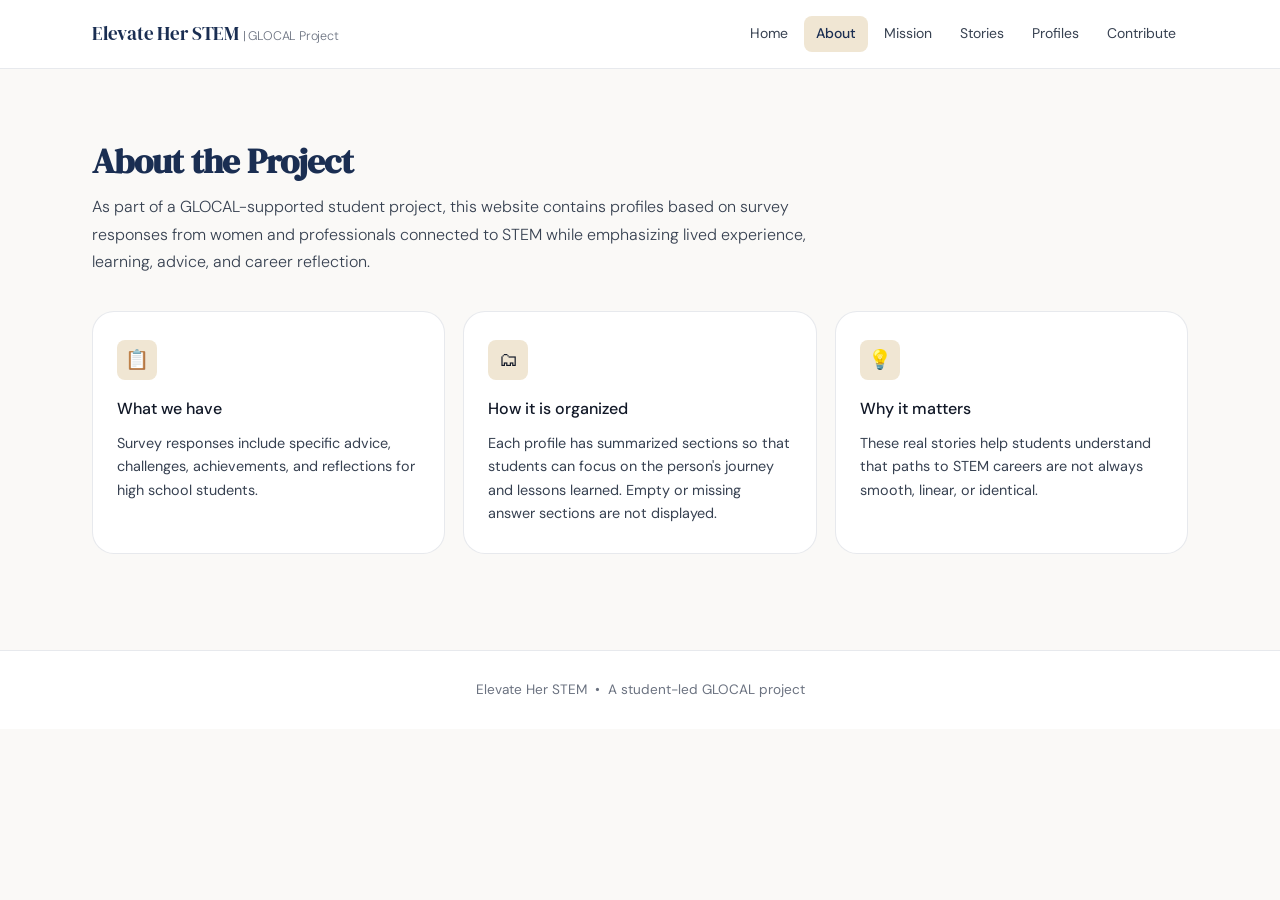
==== commit f57449cb: "Add files via upload" ====
--- a/about.html
+++ b/about.html
@@ -19,7 +19,7 @@
         <li><a href="about.html" class="active">About</a></li>
         <li><a href="mission.html" class="">Mission</a></li>
         <li><a href="stories.html" class="">Stories</a></li>
-        <li><a href="people.html" class="">People</a></li>
+        <li><a href="people.html" class="">Profiles</a></li>
         <li><a href="contribute.html" class="">Contribute</a></li>
       </ul>
     </nav>
